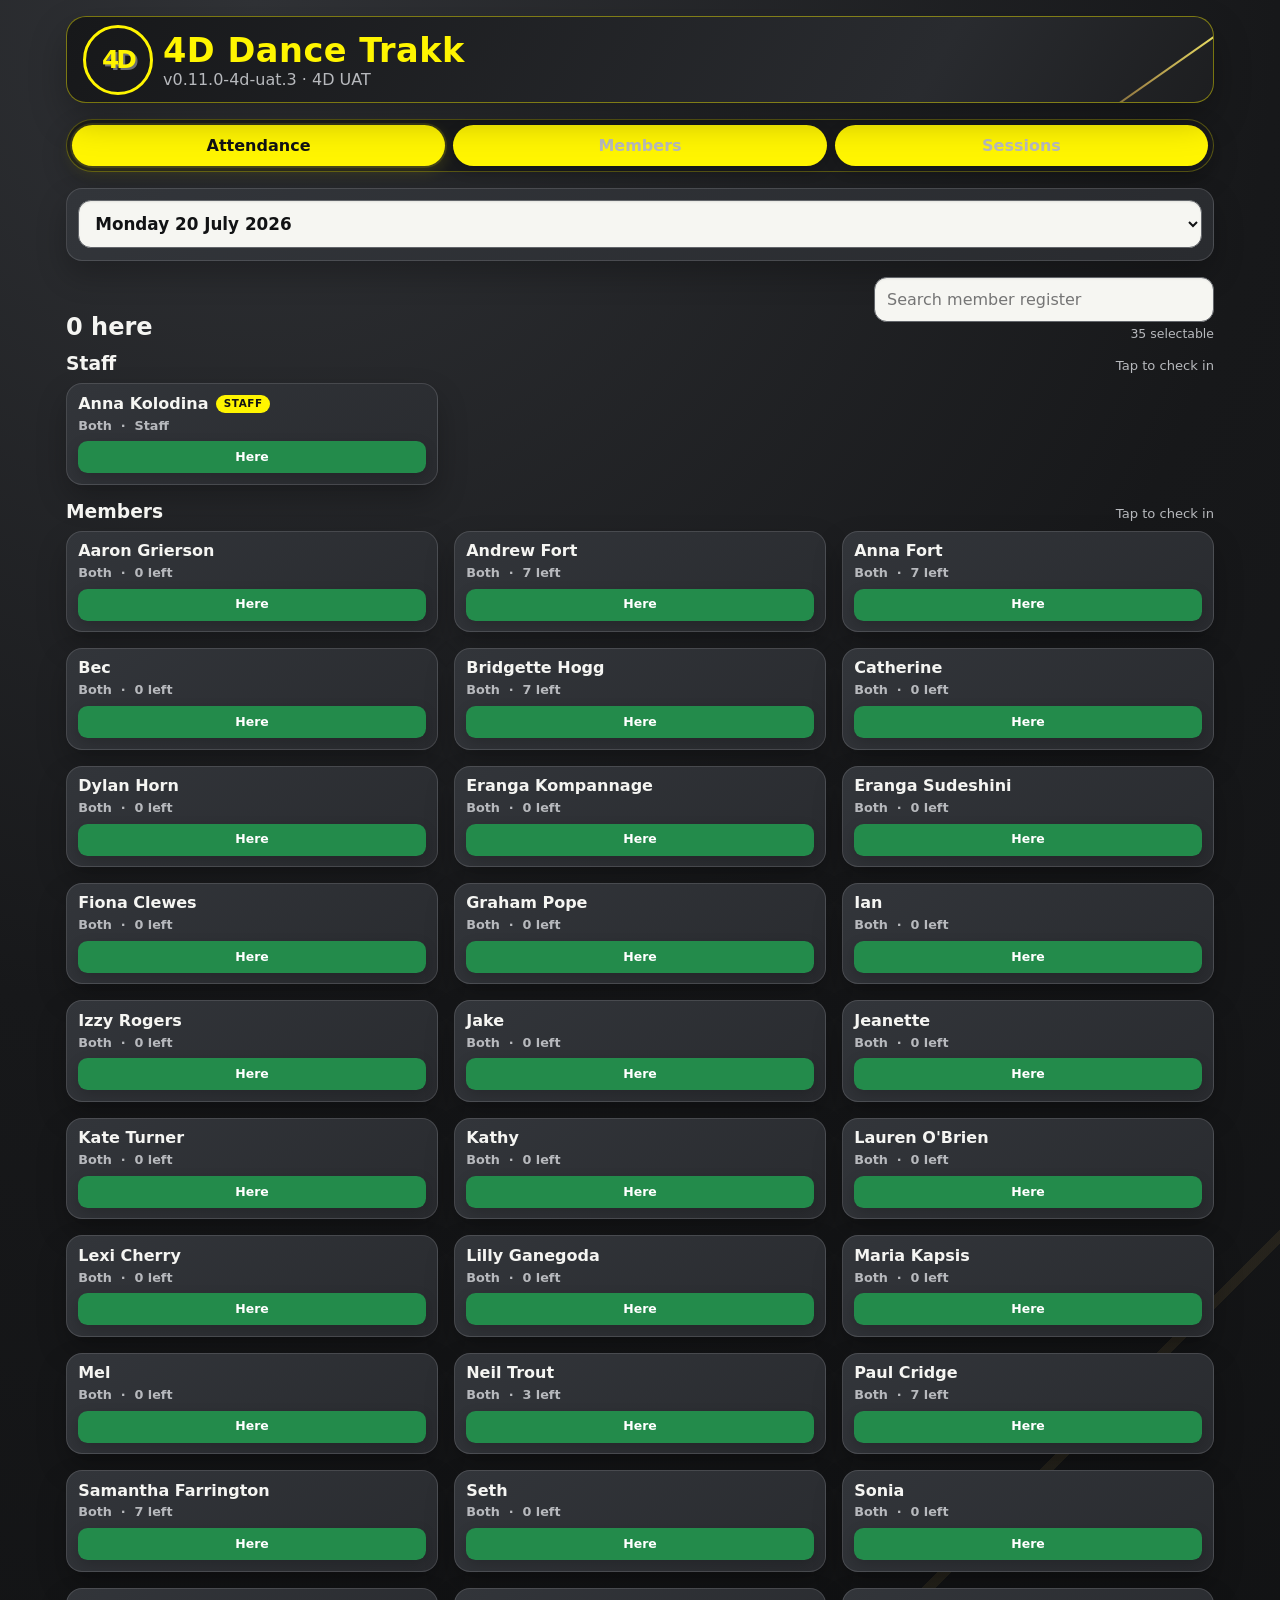
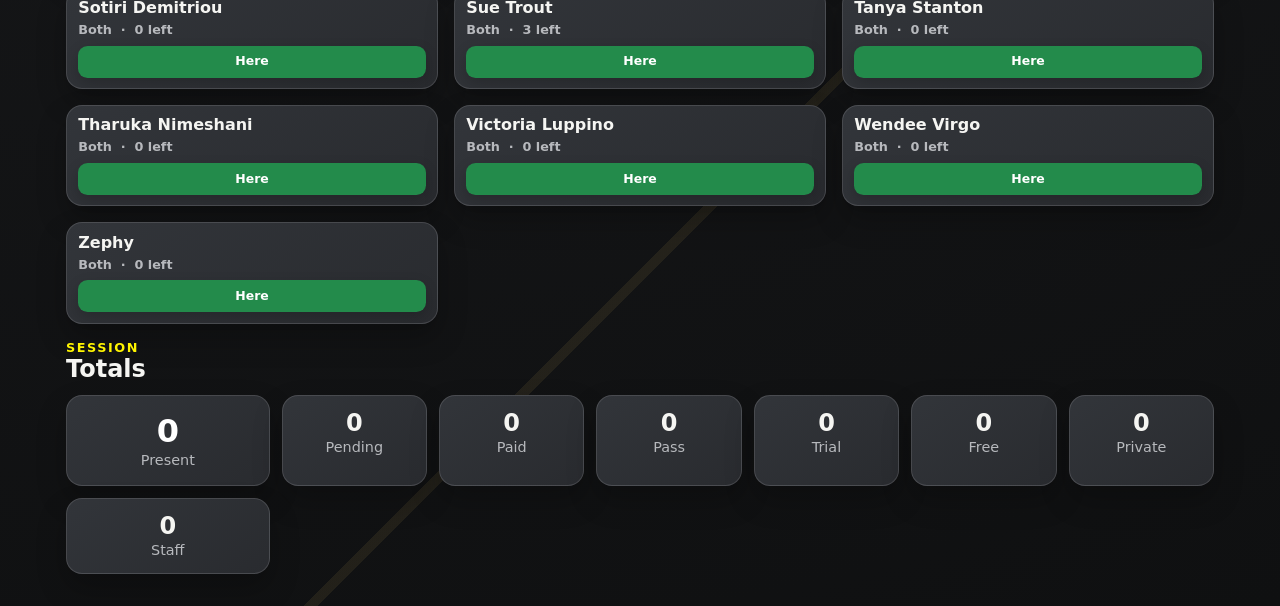
==== 4d-uat/index.html @ dc908d2e "feat: add staff attendance and 4D UAT theme" ====
<!doctype html>
<html lang="en">
  <head>
    <meta charset="UTF-8" />
    <meta name="viewport" content="width=device-width, initial-scale=1.0" />
    <meta name="theme-color" content="#17202a" />
    <meta http-equiv="Cache-Control" content="no-cache, no-store, must-revalidate" />
    <meta http-equiv="Pragma" content="no-cache" />
    <meta http-equiv="Expires" content="0" />
    <title>Trakk — 4D UAT</title>
    <link rel="stylesheet" href="../src/styles.css?v=0.11.0-4d-uat.3" />
    <link rel="stylesheet" href="../src/rc.css?v=0.11.0-4d-uat.3" />
    <link rel="stylesheet" href="../src/attendance-streamline.css?v=0.11.0-4d-uat.3" />
    <link rel="stylesheet" href="theme.css?v=0.11.0-4d-uat.3" />
  </head>
  <body class="four-d-theme">
    <main id="app"></main>
    <script src="uat-data.js?v=0.11.0-4d-uat.3"></script>
    <script src="../src/app.js?v=0.11.0-4d-uat.3"></script>
    <script src="../src/session-overrides.js?v=0.11.0-4d-uat.3"></script>
    <script src="../src/attendance-streamline.js?v=0.11.0-4d-uat.3"></script>
  </body>
</html>
---- src/styles.css ----
:root {
  color-scheme: light;
  font-family: Inter, system-ui, -apple-system, BlinkMacSystemFont, "Segoe UI", sans-serif;
  background: #f4f5f7;
  color: #17202a;
}

* {
  box-sizing: border-box;
}

body {
  margin: 0;
  min-height: 100vh;
  background: #f4f5f7;
}

button,
input,
select {
  font: inherit;
}

button {
  border: 0;
  border-radius: 999px;
  padding: 0.7rem 1rem;
  font-weight: 700;
  cursor: pointer;
  background: #17202a;
  color: #fff;
}

button:hover {
  transform: translateY(-1px);
}

input,
select {
  width: 100%;
  border: 1px solid #d5d8dc;
  border-radius: 0.8rem;
  padding: 0.75rem;
  background: #fff;
  color: #17202a;
}

#app {
  width: min(1100px, 100%);
  margin: 0 auto;
  padding: 1rem;
}

.app-header {
  display: flex;
  justify-content: space-between;
  gap: 1rem;
  align-items: center;
  margin-bottom: 1rem;
}

.tabs {
  display: flex;
  gap: 0.5rem;
  margin-bottom: 1rem;
  padding: 0.3rem;
  border-radius: 999px;
  background: #e5e8e8;
}

.tab-button {
  flex: 1;
  background: transparent;
  color: #17202a;
}

.tab-button.active-tab {
  background: #17202a;
  color: #fff;
}

.session-strip {
  display: grid;
  grid-template-columns: minmax(260px, 0.8fr) minmax(420px, 2fr);
  gap: 1rem;
  align-items: end;
}

.session-inline-details {
  display: flex;
  flex-wrap: wrap;
  gap: 0.35rem 1rem;
  align-items: center;
  min-height: 46px;
}

.session-inline-details strong {
  font-size: 1.1rem;
}

.session-inline-details span {
  color: #5d6d7e;
}

.attendee-heading {
  display: flex;
  justify-content: space-between;
  gap: 1rem;
  align-items: end;
  margin-bottom: 0.75rem;
}

.attendee-heading h2 {
  margin-bottom: 0;
}

.attendee-heading input {
  width: min(300px, 100%);
}

.attendance-search {
  width: min(340px, 100%);
}

.attendance-search input {
  width: 100%;
}

.attendance-search span {
  display: block;
  margin-top: 0.3rem;
  color: #5d6d7e;
  font-size: 0.78rem;
  text-align: right;
}

.eyebrow {
  margin: 0;
  text-transform: uppercase;
  letter-spacing: 0.12em;
  color: #5d6d7e;
  font-size: 0.8rem;
  font-weight: 700;
}

.version-label {
  margin-bottom: 0;
  color: #5d6d7e;
}

h1,
h2,
h3,
p {
  margin-top: 0;
}

h1 {
  margin-bottom: 0.25rem;
}

.summary-card,
.session-card,
.walk-in-card,
.newcomer-card,
.member-tools-card,
.pricing-card,
.schedule-card,
.backup-tools-card,
.billing-card,
.term-card,
.member-card {
  background: #fff;
  border-radius: 1rem;
  box-shadow: 0 12px 28px rgba(23, 32, 42, 0.08);
}

.summary-grid {
  display: grid;
  grid-template-columns: 1.4fr repeat(6, 1fr);
  gap: 0.75rem;
  margin-bottom: 1rem;
}

.summary-card {
  min-width: 96px;
  padding: 1rem;
  text-align: center;
}

.hero-summary {
  background: #17202a;
  color: #fff;
}

.compact-summary {
  padding: 0.85rem;
}

.summary-number {
  display: block;
  font-size: 2rem;
  font-weight: 800;
}

.compact-summary .summary-number {
  font-size: 1.5rem;
}

.summary-label {
  color: #5d6d7e;
  font-size: 0.9rem;
}

.hero-summary .summary-label {
  color: #d5d8dc;
}

.session-card,
.walk-in-card,
.newcomer-card,
.member-tools-card,
.pricing-card,
.schedule-card,
.backup-tools-card,
.billing-card,
.term-card {
  padding: 1rem;
  margin-bottom: 1rem;
}

.here-button {
  background: #1e8449;
  color: #fff;
}

.here-button:hover {
  background: #196f3d;
}

.here-button.is-here,
.here-button:disabled {
  opacity: 1;
  background: #27ae60;
  cursor: default;
}

.billing-list {
  display: grid;
  gap: 0.75rem;
}

.billing-row {
  display: grid;
  grid-template-columns: minmax(180px, 0.7fr) 2fr;
  gap: 1rem;
  align-items: center;
  padding: 0.85rem;
  border: 1px solid #e5e8e8;
  border-radius: 0.8rem;
}

.billing-row span {
  display: block;
  margin-top: 0.2rem;
  color: #5d6d7e;
}

.charge-actions {
  display: flex;
  flex-wrap: wrap;
  gap: 0.4rem;
}

.charge-button {
  padding: 0.5rem 0.7rem;
  background: #e5e8e8;
  color: #17202a;
  font-size: 0.85rem;
}

.charge-button.selected-charge {
  background: #17202a;
  color: #fff;
}

.term-table-wrap {
  overflow-x: auto;
}

.term-table {
  width: 100%;
  border-collapse: collapse;
}

.term-table th,
.term-table td {
  padding: 0.75rem;
  border-bottom: 1px solid #e5e8e8;
  text-align: left;
  vertical-align: top;
}

.section-heading {
  display: flex;
  align-items: center;
  justify-content: space-between;
  gap: 1rem;
}

.section-heading h2,
.template-summary {
  margin-bottom: 0.5rem;
}

.session-form {
  display: grid;
  grid-template-columns: repeat(4, minmax(130px, 1fr));
  gap: 0.75rem;
  margin-top: 1rem;
}

.session-admin-controls {
  display: grid;
  grid-template-columns: minmax(180px, 0.45fr) minmax(260px, 1fr);
  gap: 0.75rem;
  margin-top: 1rem;
}

.session-admin-controls label span {
  display: block;
  margin-bottom: 0.3rem;
  color: #5d6d7e;
  font-size: 0.8rem;
  font-weight: 700;
}

.session-form label span {
  display: block;
  margin-bottom: 0.3rem;
  color: #5d6d7e;
  font-size: 0.8rem;
  font-weight: 700;
}

.session-form .wide-field {
  grid-column: span 3;
}

.form-actions {
  display: flex;
  align-items: end;
  gap: 0.5rem;
}

.club-selector-spacer {
  height: 0.8rem;
}

.pricing-grid {
  display: grid;
  grid-template-columns: repeat(auto-fit, minmax(190px, 1fr));
  gap: 0.65rem;
}

.pricing-grid article {
  padding: 0.85rem;
  border: 1px solid #e5e8e8;
  border-radius: 0.8rem;
}

.pricing-grid span {
  display: block;
  margin-top: 0.25rem;
  color: #5d6d7e;
}

.data-actions,
.add-member-form {
  display: flex;
  flex-wrap: wrap;
  gap: 0.65rem;
}

.regulars-card h2,
.newcomer-card h2,
.statistics-section h2 {
  margin-bottom: 0.75rem;
}

.member-status {
  margin-bottom: 0;
  color: #7b8794;
  font-size: 0.85rem;
  text-transform: capitalize;
}

.billing-info {
  margin-bottom: 0.25rem;
  color: #34495e;
  font-weight: 650;
}

.newcomer-rows {
  display: grid;
  gap: 0.65rem;
}

.walk-in-form .row-number {
  display: grid;
  width: 2rem;
  height: 2rem;
  place-items: center;
  border-radius: 50%;
  background: #e5e8e8;
  font-weight: 800;
}

.statistics-section {
  margin-top: 1rem;
}

.button-label {
  border-radius: 999px;
  padding: 0.7rem 1rem;
  font-weight: 700;
  cursor: pointer;
  background: #e5e8e8;
}

.visually-hidden {
  position: absolute;
  width: 1px;
  height: 1px;
  overflow: hidden;
  clip: rect(0 0 0 0);
}

.member-tools-card > div {
  margin-bottom: 0.85rem;
}

.add-member-form > * {
  flex: 1 1 150px;
}

.empty-state {
  padding: 2rem;
  text-align: center;
}

.session-details {
  margin-top: 1rem;
}

.session-card p:last-child,
.member-info p:last-child {
  margin-bottom: 0;
}

.field-label {
  display: block;
  margin-bottom: 0.35rem;
  color: #5d6d7e;
  font-size: 0.82rem;
  font-weight: 800;
  text-transform: uppercase;
  letter-spacing: 0.08em;
}

.walk-in-form {
  display: grid;
  grid-template-columns: minmax(180px, 1fr) minmax(210px, 0.7fr) auto;
  gap: 0.75rem;
  align-items: end;
}

.member-list {
  display: grid;
  grid-template-columns: repeat(3, minmax(0, 1fr));
  gap: 1rem;
  margin-bottom: 1rem;
}

.member-card {
  display: flex;
  flex-direction: column;
  gap: 1rem;
  align-items: stretch;
  padding: 1rem;
  border: 2px solid transparent;
  cursor: pointer;
  transition: border-color 120ms ease, box-shadow 120ms ease, transform 120ms ease;
}

.member-card:hover,
.member-card:focus-visible {
  border-color: #27ae60;
  box-shadow: 0 14px 32px rgba(30, 132, 73, 0.18);
  outline: none;
  transform: translateY(-1px);
}

.member-card.is-present {
  border-color: #17202a;
}

.record-status {
  font-weight: 700;
}

.contact-button {
  margin-top: 0.65rem;
  padding: 0.4rem 0.65rem;
  background: #e5e8e8;
  color: #17202a;
  font-size: 0.78rem;
}

.contact-popover {
  display: none;
  gap: 0.2rem;
  margin-top: 0.5rem;
  padding: 0.7rem;
  border-radius: 0.75rem;
  background: #17202a;
  color: #fff;
  font-size: 0.82rem;
}

.contact-button:hover + .contact-popover,
.contact-button:focus + .contact-popover,
.contact-popover.is-open {
  display: grid;
}

.contact-popover strong:not(:first-child) {
  margin-top: 0.45rem;
}

.contact-popover span {
  color: #d5d8dc;
}

.member-card .here-button {
  pointer-events: none;
}

.actions {
  display: flex;
  flex-wrap: wrap;
  justify-content: flex-start;
  gap: 0.5rem;
  max-width: 520px;
}

.actions button {
  flex: 1 1 calc(33.333% - 0.5rem);
  padding: 0.5rem 0.65rem;
  font-size: 0.85rem;
}

.new-badge {
  display: inline-block;
  margin-left: 0.5rem;
  padding: 0.2rem 0.45rem;
  border-radius: 999px;
  background: #d5f5e3;
  color: #196f3d;
  font-size: 0.65rem;
  letter-spacing: 0.06em;
  text-transform: uppercase;
  vertical-align: middle;
}

.selected-action {
  outline: 3px solid #abb2b9;
}

.secondary-button {
  background: #e5e8e8;
  color: #17202a;
}

.danger-button {
  margin-top: 1rem;
}

@media (max-width: 920px) {
  .session-admin-controls {
    grid-template-columns: 1fr;
  }
  .summary-grid {
    grid-template-columns: repeat(2, 1fr);
  }

  .hero-summary {
    grid-column: span 2;
  }

  .walk-in-form {
    grid-template-columns: 1fr;
  }

  .session-form {
    grid-template-columns: repeat(2, 1fr);
  }

  .session-form .wide-field {
    grid-column: span 2;
  }

  .app-header {
    align-items: flex-start;
    flex-direction: column;
  }

  .member-card {
    grid-template-columns: 1fr;
  }

  .member-list {
    grid-template-columns: repeat(2, minmax(0, 1fr));
  }

  .session-strip {
    grid-template-columns: 1fr;
    align-items: stretch;
  }

  .billing-row {
    grid-template-columns: 1fr;
  }

  .actions {
    justify-content: stretch;
    max-width: none;
  }

  .actions button {
    flex: 1 1 calc(50% - 0.5rem);
  }
}

@media (max-width: 520px) {
  #app {
    padding: 0.75rem;
  }

  .summary-grid {
    grid-template-columns: 1fr;
  }

  .hero-summary {
    grid-column: auto;
  }

  .actions button {
    flex-basis: 100%;
  }

  .member-list {
    grid-template-columns: 1fr;
  }

  .attendee-heading {
    align-items: stretch;
    flex-direction: column;
  }

  .attendee-heading input {
    width: 100%;
  }

  .attendance-search {
    position: sticky;
    top: 0.5rem;
    z-index: 5;
    width: 100%;
    padding: 0.45rem;
    border-radius: 0.9rem;
    background: #f4f5f7;
  }

  .section-heading,
  .form-actions {
    align-items: stretch;
    flex-direction: column;
  }

  .session-form {
    grid-template-columns: 1fr;
  }

  .session-form .wide-field {
    grid-column: auto;
  }
}
---- src/rc.css ----
.member-directory-card,
.fatal-error {
  margin-bottom: 1rem;
  padding: 1rem;
  border-radius: 1rem;
  background: #fff;
  box-shadow: 0 12px 28px rgba(23, 32, 42, 0.08);
}
.member-directory-controls {
  display: grid;
  grid-template-columns: minmax(240px, 1fr) minmax(170px, 0.35fr);
  gap: .75rem;
  margin: 1rem 0;
}
.member-admin-list { display: grid; gap: .65rem; }
.member-admin-row {
  display: grid;
  grid-template-columns: 1fr auto;
  gap: .75rem;
  align-items: center;
  padding: .7rem;
  border: 1px solid #e5e8e8;
  border-radius: .9rem;
}
.member-admin-row.is-inactive { opacity: .68; background: #f7f7f7; }
.member-row-main {
  display: grid;
  grid-template-columns: minmax(160px, 1.2fr) 1fr .7fr 1fr .45fr;
  gap: .65rem;
  align-items: center;
  width: 100%;
  padding: .5rem;
  border-radius: .65rem;
  background: transparent;
  color: #17202a;
  text-align: left;
}
.member-row-main:hover { background: #f4f5f7; transform: none; }
.member-row-main span { font-size: .86rem; color: #5d6d7e; }
.member-row-main .member-row-name { font-size: 1rem; color: #17202a; font-weight: 800; }
.member-row-actions { display: flex; gap: .45rem; align-items: center; }
.member-editor-card { scroll-margin-top: 1rem; }
.attendance-member-group { margin-bottom: 1rem; }
.attendance-group-heading { display: flex; justify-content: space-between; align-items: baseline; gap: 1rem; margin-bottom: .55rem; }
.attendance-group-heading h3 { margin: 0; }
.attendance-group-heading span { color: #5d6d7e; font-size: .82rem; }
.rc-alert { margin-bottom: 1rem; padding: .85rem 1rem; border-radius: .8rem; background: #fff3cd; color: #6d5200; font-weight: 700; }
.attendance-disabled { opacity: .55; pointer-events: none; }
.danger-button { background: #a93226; }
.fatal-error { margin-top: 2rem; }
.fatal-error button { margin-right: .5rem; }
@media (max-width: 800px) {
  .member-directory-controls { grid-template-columns: 1fr; }
  .member-admin-row { grid-template-columns: 1fr; }
  .member-row-main { grid-template-columns: 1fr 1fr; }
  .member-row-actions { justify-content: space-between; }
}
@media (max-width: 560px) {
  .member-row-main { grid-template-columns: 1fr; }
  .member-row-actions { align-items: stretch; flex-direction: column; }
  .member-row-actions .contact-control,
  .member-row-actions button { width: 100%; }
  .attendance-group-heading { align-items: flex-start; flex-direction: column; gap: .15rem; }
}
---- src/attendance-streamline.css ----
.streamlined-session-strip {
  display: block;
  padding: .7rem;
}

.streamlined-session-strip .session-picker {
  width: 100%;
}

.streamlined-session-strip select {
  width: 100%;
  font-size: 1.05rem;
  font-weight: 800;
}

.streamlined-attendee-heading {
  align-items: end;
}

.streamlined-attendee-heading h2 {
  margin: 0;
}

.compact-member-card {
  min-height: 0;
  padding: .65rem .7rem;
  gap: .55rem;
  grid-template-columns: minmax(0, 1fr) auto;
}

.compact-member-card .member-info {
  min-width: 0;
}

.compact-member-card h3 {
  margin: 0;
  font-size: 1rem;
  line-height: 1.15;
}

.member-quick-info {
  display: flex;
  gap: .55rem;
  margin: .28rem 0 0;
  color: #5d6d7e;
  font-size: .8rem;
  font-weight: 700;
}

.member-quick-info span + span::before {
  content: '·';
  margin-right: .55rem;
}

.compact-here-button {
  min-width: 3.15rem;
  min-height: 2rem;
  padding: .35rem .55rem;
  border-radius: .6rem;
  font-size: .78rem;
  line-height: 1;
}

.compact-here-button.is-here {
  min-width: 2rem;
  font-size: 1rem;
}

.attendance-register-group[hidden],
.attendance-member-group[hidden],
.compact-member-card[hidden] {
  display: none !important;
}

@media (max-width: 600px) {
  .streamlined-attendee-heading {
    align-items: stretch;
  }

  .compact-member-card {
    padding: .58rem .62rem;
  }

  .compact-member-card h3 {
    font-size: .94rem;
  }

  .member-quick-info {
    font-size: .75rem;
  }
}
---- 4d-uat/theme.css ----
.four-d-theme {
  --four-d-yellow: #fff500;
  --four-d-yellow-soft: #fff86b;
  --four-d-charcoal: #202124;
  --four-d-panel: #292b2f;
  --four-d-panel-raised: #32353a;
  --four-d-silver: #b7b9bd;
  --four-d-gold: #a68b48;
  --four-d-ink: #111214;
  --four-d-text: #f5f5f2;
  color: var(--four-d-text);
  background:
    linear-gradient(135deg, transparent 0 72%, rgba(166, 139, 72, .12) 72% 72.4%, transparent 72.4%),
    radial-gradient(circle at 20% 0%, #303236 0, #17181a 42%, #0f1011 100%);
  font-family: "Trebuchet MS", Inter, system-ui, sans-serif;
}

.four-d-theme #app {
  width: min(1180px, 100%);
}

.four-d-theme .app-header {
  position: relative;
  min-height: 5rem;
  padding: .85rem 1rem .85rem 6rem;
  overflow: hidden;
  border: 1px solid rgba(255, 245, 0, .42);
  border-radius: 1.25rem;
  background: linear-gradient(120deg, #17181a 0%, #292b2f 75%, #1d1e20 100%);
  box-shadow: 0 16px 36px rgba(0, 0, 0, .28);
}

.four-d-theme .app-header::before {
  content: "4D";
  position: absolute;
  left: 1rem;
  top: 50%;
  display: grid;
  width: 4rem;
  height: 4rem;
  place-items: center;
  transform: translateY(-50%);
  border: 3px solid var(--four-d-yellow);
  border-radius: 50%;
  color: var(--four-d-yellow);
  font-size: 1.55rem;
  font-weight: 900;
  letter-spacing: -.12em;
  text-shadow: 2px 2px 0 #6d6f73;
}

.four-d-theme .app-header::after {
  content: "";
  position: absolute;
  right: -3rem;
  bottom: .8rem;
  width: 15rem;
  height: 2px;
  transform: rotate(-35deg);
  background: linear-gradient(90deg, transparent, var(--four-d-gold), var(--four-d-yellow-soft));
}

.four-d-theme h1,
.four-d-theme h2,
.four-d-theme h3,
.four-d-theme strong {
  color: var(--four-d-text);
}

.four-d-theme .app-header h1 {
  margin: 0;
  color: var(--four-d-yellow);
  font-size: clamp(1.45rem, 4vw, 2.1rem);
  letter-spacing: .015em;
}

.four-d-theme .version-label,
.four-d-theme .eyebrow,
.four-d-theme .attendance-search span,
.four-d-theme .attendance-group-heading span,
.four-d-theme .member-quick-info,
.four-d-theme .summary-label,
.four-d-theme .template-summary,
.four-d-theme .session-form label span,
.four-d-theme .session-admin-controls label span,
.four-d-theme .member-row-main span {
  color: var(--four-d-silver);
}

.four-d-theme .eyebrow {
  color: var(--four-d-yellow);
}

.four-d-theme .tabs {
  border: 1px solid rgba(255, 245, 0, .28);
  background: #191a1c;
  box-shadow: 0 10px 26px rgba(0, 0, 0, .22);
}

.four-d-theme .tab-button {
  color: var(--four-d-silver);
}

.four-d-theme .tab-button.active-tab {
  background: var(--four-d-yellow);
  color: var(--four-d-ink);
  box-shadow: 0 0 0 2px rgba(255, 245, 0, .12), 0 5px 16px rgba(255, 245, 0, .14);
}

.four-d-theme .summary-card,
.four-d-theme .session-card,
.four-d-theme .member-tools-card,
.four-d-theme .schedule-card,
.four-d-theme .backup-tools-card,
.four-d-theme .billing-card,
.four-d-theme .term-card,
.four-d-theme .member-card,
.four-d-theme .member-directory-card,
.four-d-theme .fatal-error {
  border: 1px solid rgba(183, 185, 189, .2);
  background: linear-gradient(145deg, var(--four-d-panel-raised), var(--four-d-panel));
  box-shadow: 0 14px 30px rgba(0, 0, 0, .24);
}

.four-d-theme .member-card:hover,
.four-d-theme .member-admin-row:hover {
  border-color: rgba(255, 245, 0, .62);
}

.four-d-theme .member-card.is-present {
  border-color: #37c871;
  background: linear-gradient(145deg, #21442f, #183424);
}

.four-d-theme input,
.four-d-theme select {
  border: 1px solid #62656a;
  background: #f6f6f2;
  color: var(--four-d-ink);
  box-shadow: inset 0 1px 2px rgba(0, 0, 0, .08);
}

.four-d-theme input:focus,
.four-d-theme select:focus {
  outline: 3px solid rgba(255, 245, 0, .28);
  border-color: var(--four-d-yellow);
}

.four-d-theme button,
.four-d-theme .button-label {
  background: var(--four-d-yellow);
  color: var(--four-d-ink);
  box-shadow: 0 5px 14px rgba(0, 0, 0, .18);
}

.four-d-theme button:hover,
.four-d-theme .button-label:hover {
  background: var(--four-d-yellow-soft);
}

.four-d-theme .secondary-button,
.four-d-theme .contact-button {
  border: 1px solid rgba(255, 245, 0, .55);
  background: #35383d;
  color: var(--four-d-text);
}

.four-d-theme .secondary-button:hover,
.four-d-theme .contact-button:hover {
  background: #44474d;
}

.four-d-theme .danger-button {
  border: 1px solid #e46d63;
  background: #8f2f29;
  color: #fff;
}

.four-d-theme .here-button {
  background: #238b4b;
  color: #fff;
}

.four-d-theme .here-button:hover,
.four-d-theme .here-button.is-here {
  background: #2eac60;
}

.four-d-theme .member-admin-row,
.four-d-theme .billing-row {
  border-color: rgba(183, 185, 189, .22);
  background: rgba(17, 18, 20, .25);
}

.four-d-theme .member-admin-row.is-inactive {
  background: rgba(17, 18, 20, .5);
}

.four-d-theme .member-row-main,
.four-d-theme .member-row-main .member-row-name {
  color: var(--four-d-text);
}

.four-d-theme .member-row-main:hover {
  background: rgba(255, 245, 0, .07);
}

.four-d-theme .session-form {
  padding-top: 1rem;
  border-top: 1px solid rgba(255, 245, 0, .2);
}

.four-d-theme .session-form-actions {
  grid-column: 1 / -1;
  display: grid;
  gap: .7rem;
  padding-top: .25rem;
}

.four-d-theme .session-save-actions,
.four-d-theme .session-management-actions {
  display: flex;
  flex-wrap: wrap;
  gap: .55rem;
}

.four-d-theme .session-save-actions {
  padding: .75rem;
  border: 1px solid rgba(255, 245, 0, .38);
  border-radius: .9rem;
  background: rgba(255, 245, 0, .06);
}

.four-d-theme .save-session-button {
  min-width: 10rem;
}

.four-d-theme .session-management-actions {
  justify-content: flex-end;
}

.four-d-theme .new-badge {
  background: var(--four-d-yellow);
  color: var(--four-d-ink);
}

@media (max-width: 600px) {
  .four-d-theme .app-header {
    min-height: 4.5rem;
    padding-left: 5.1rem;
  }

  .four-d-theme .app-header::before {
    width: 3.35rem;
    height: 3.35rem;
    font-size: 1.3rem;
  }

  .four-d-theme .session-save-actions,
  .four-d-theme .session-management-actions {
    flex-direction: column;
  }

  .four-d-theme .session-save-actions button,
  .four-d-theme .session-management-actions button {
    width: 100%;
  }
}
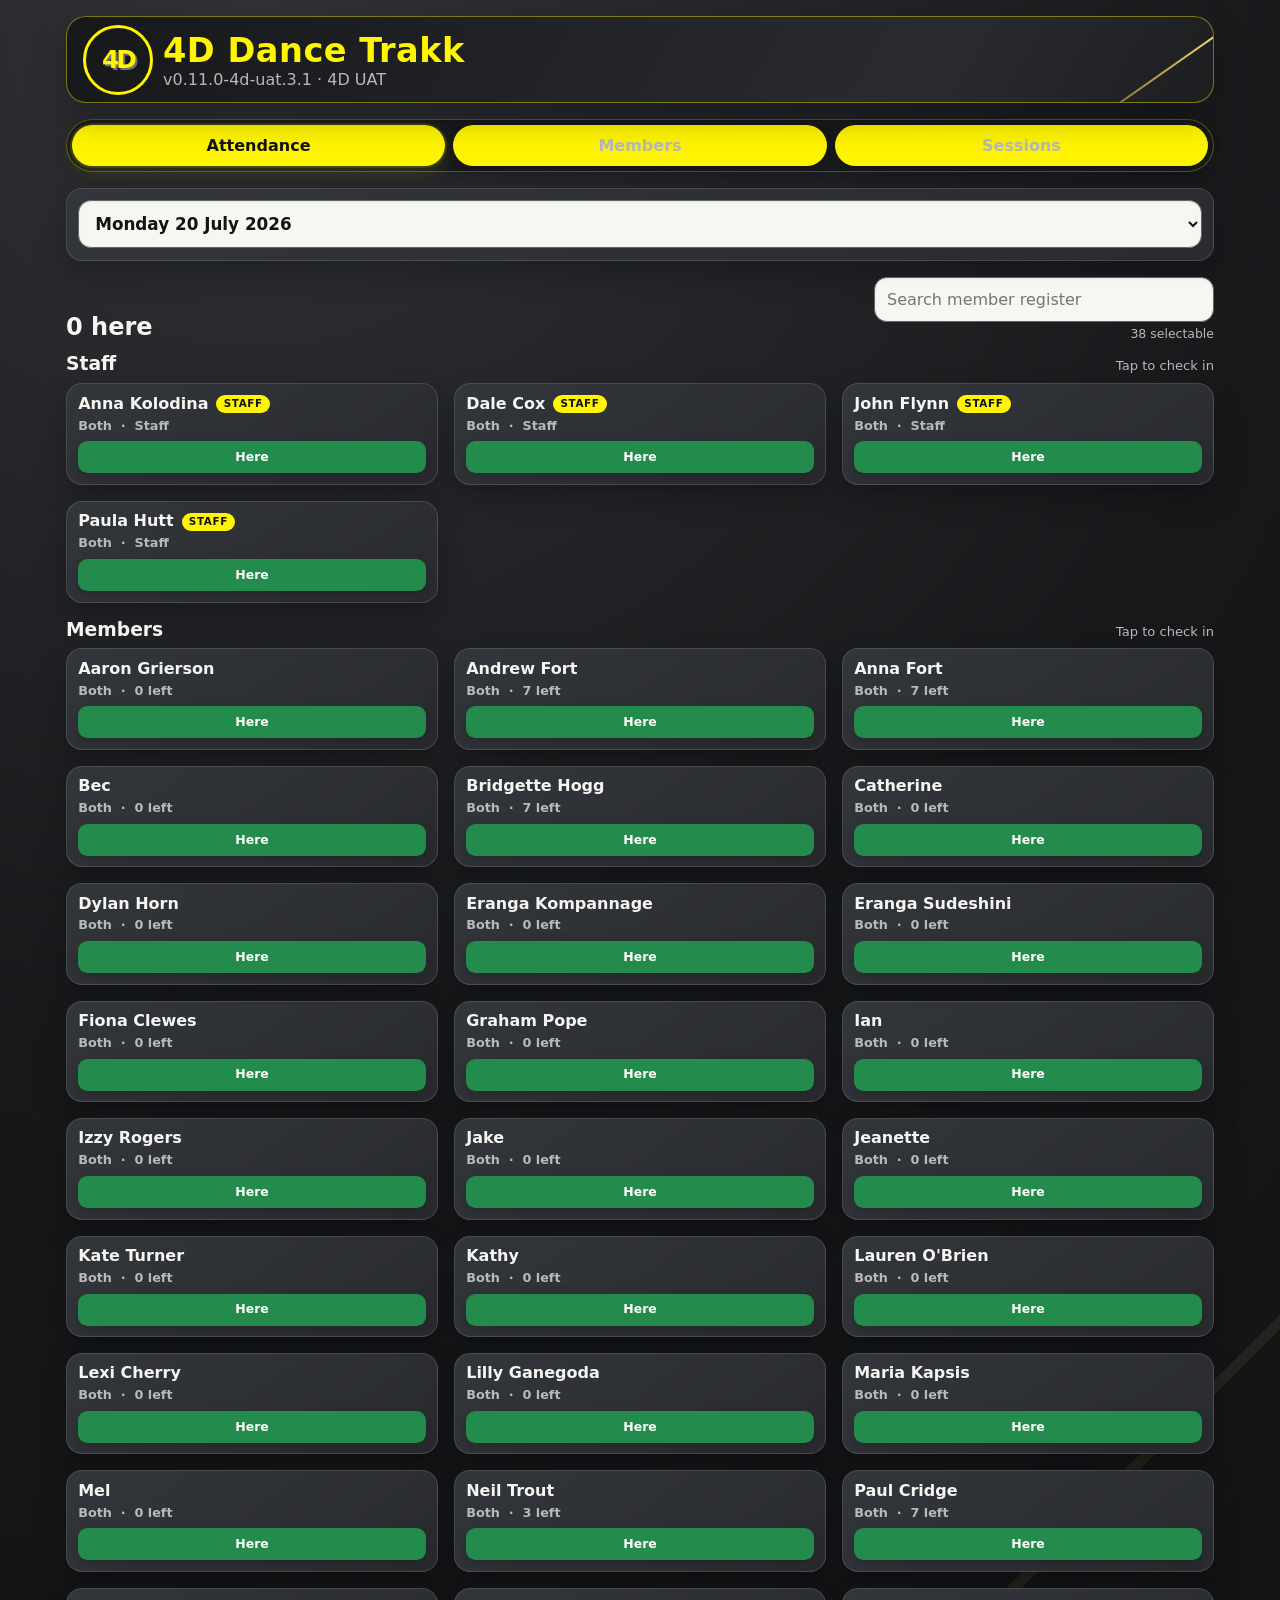
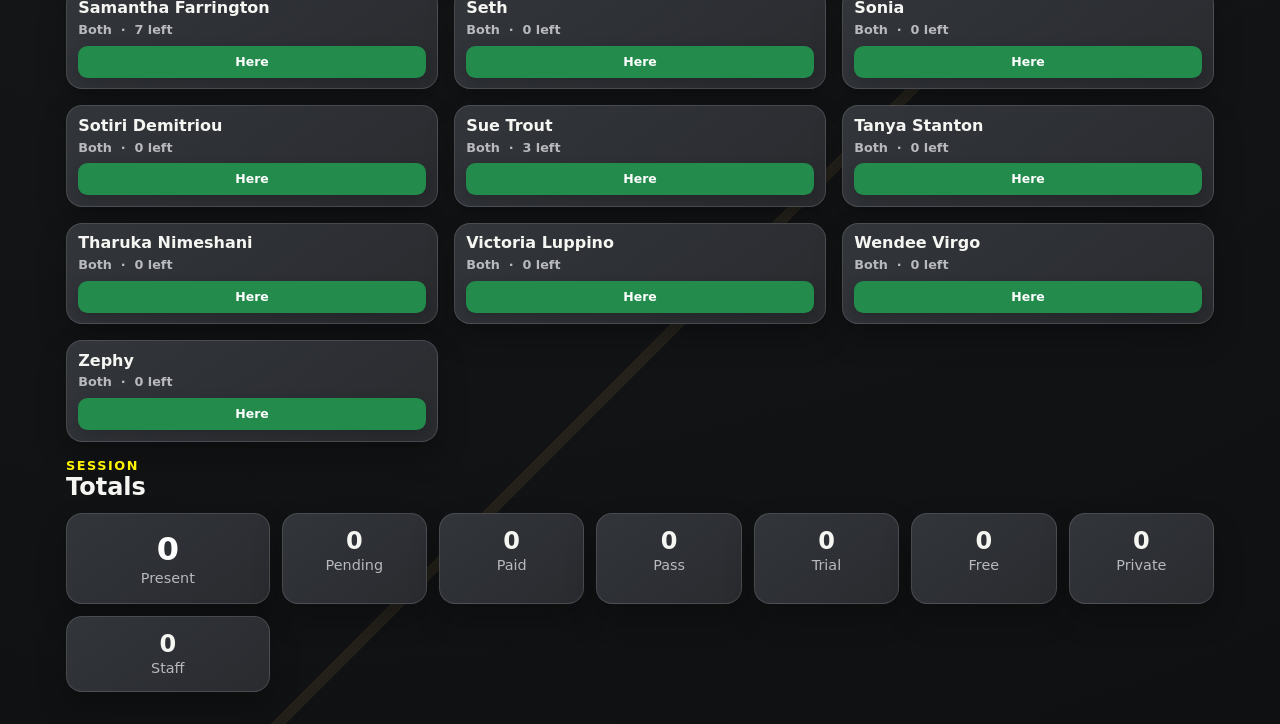
==== commit 215e4e22: "chore: refresh 4D UAT staff data cache" ====
--- a/4d-uat/index.html
+++ b/4d-uat/index.html
@@ -15,7 +15,7 @@
   </head>
   <body class="four-d-theme">
     <main id="app"></main>
-    <script src="uat-data.js?v=0.11.0-4d-uat.3"></script>
+    <script src="uat-data.js?v=0.11.0-4d-uat.3.1"></script>
     <script src="../src/app.js?v=0.11.0-4d-uat.3"></script>
     <script src="../src/session-overrides.js?v=0.11.0-4d-uat.3"></script>
     <script src="../src/attendance-streamline.js?v=0.11.0-4d-uat.3"></script>
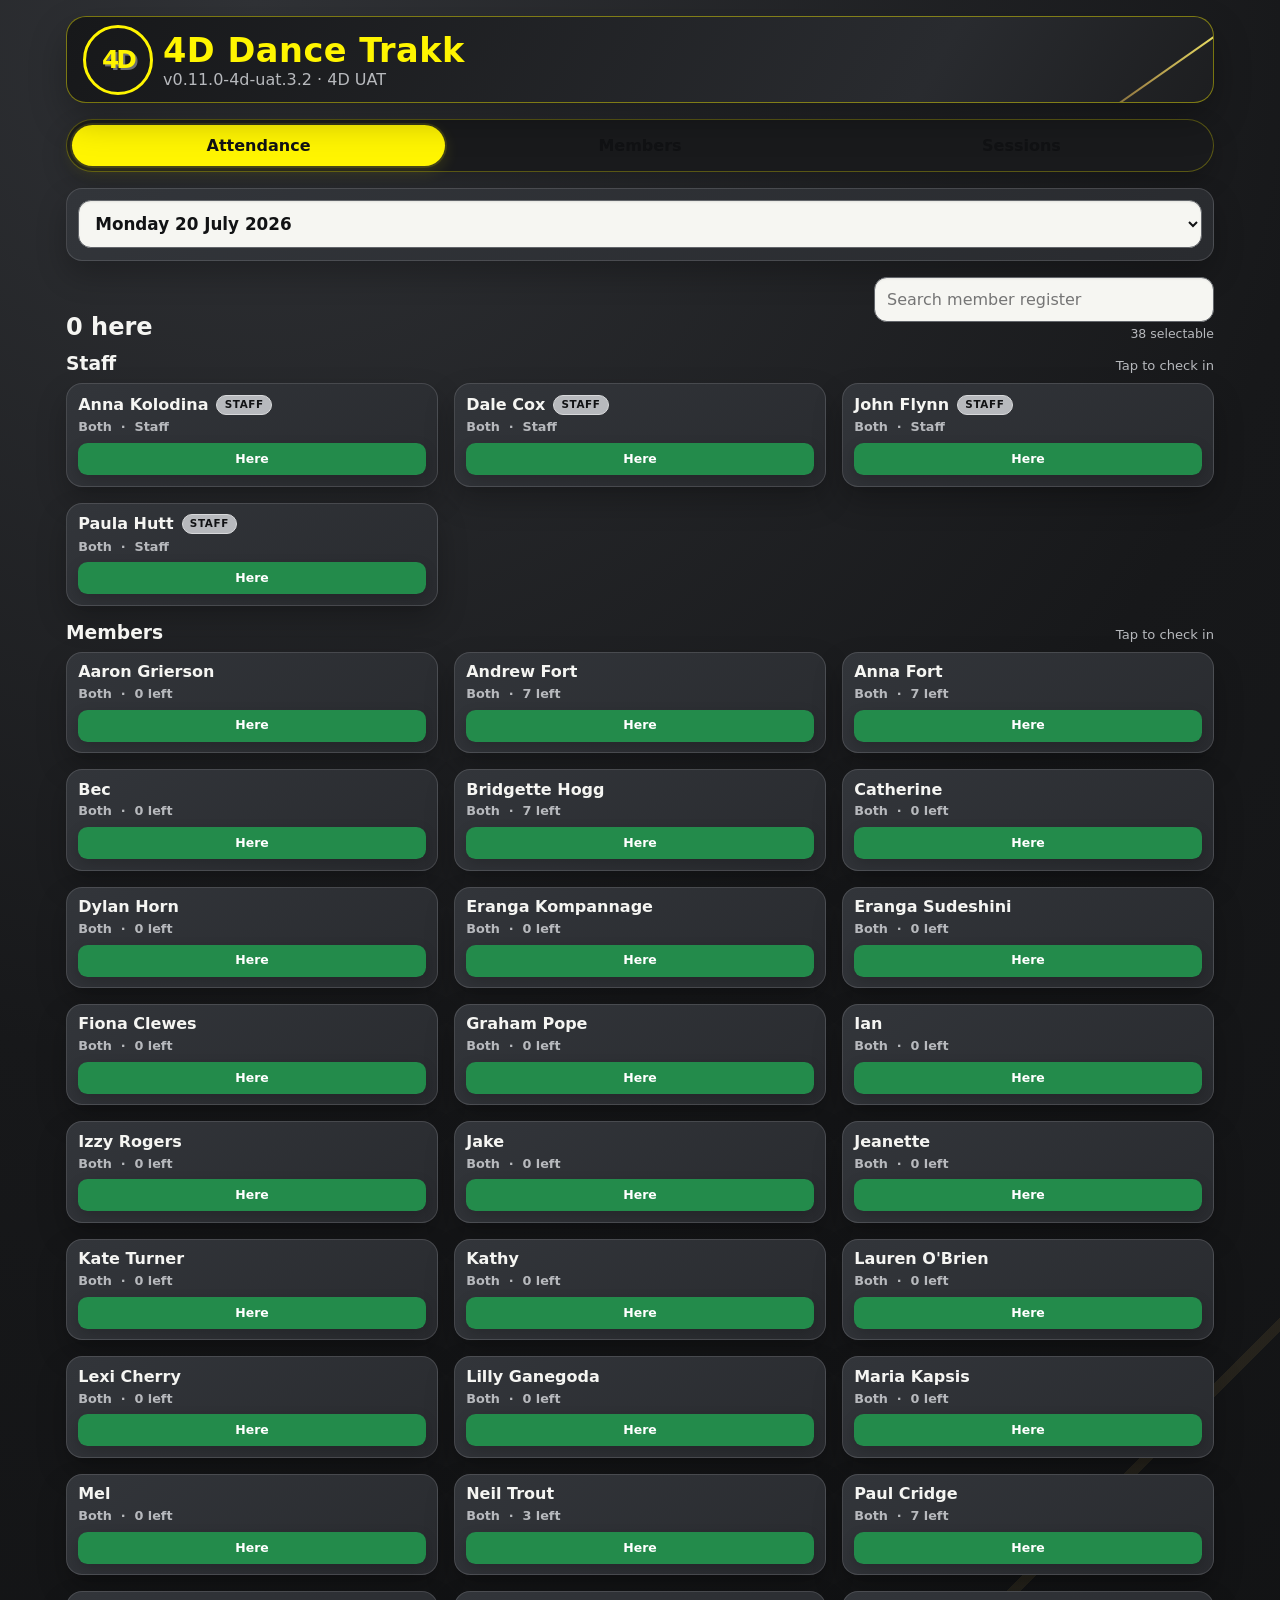
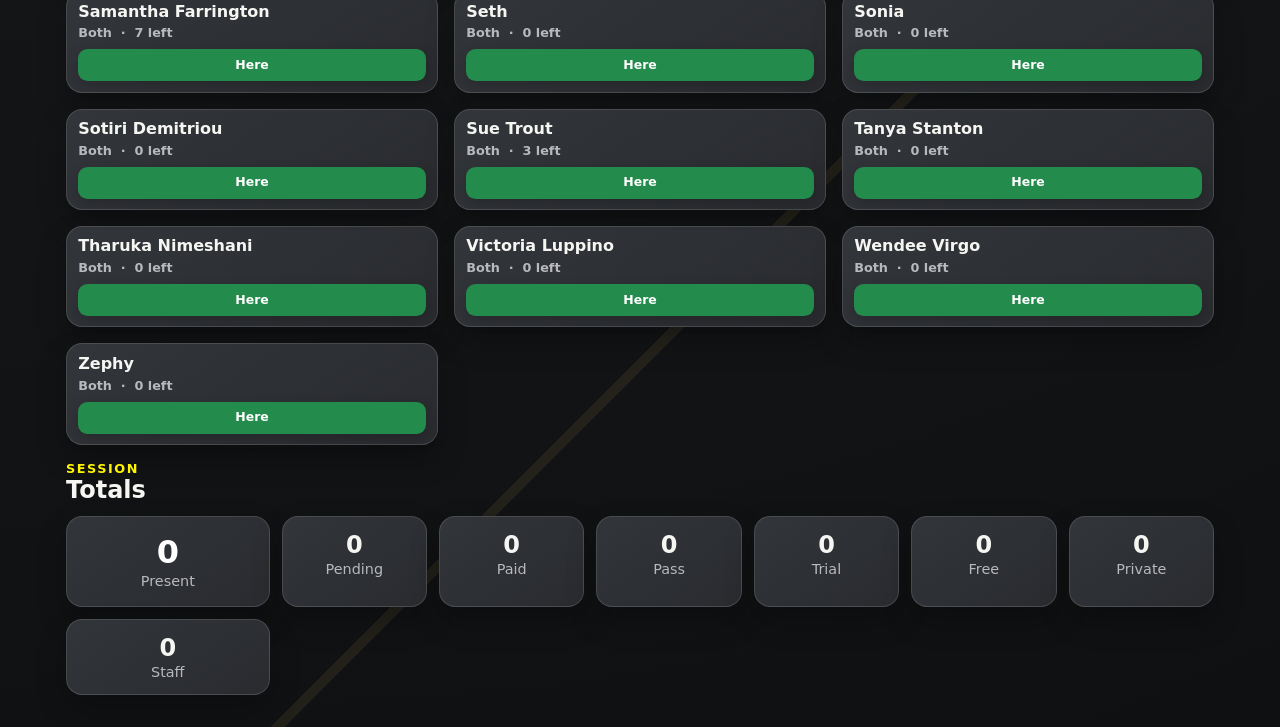
==== commit 5f31407f: "style: standardise 4D UAT button colours" ====
--- a/4d-uat/index.html
+++ b/4d-uat/index.html
@@ -8,16 +8,16 @@
     <meta http-equiv="Pragma" content="no-cache" />
     <meta http-equiv="Expires" content="0" />
     <title>Trakk — 4D UAT</title>
-    <link rel="stylesheet" href="../src/styles.css?v=0.11.0-4d-uat.3" />
-    <link rel="stylesheet" href="../src/rc.css?v=0.11.0-4d-uat.3" />
-    <link rel="stylesheet" href="../src/attendance-streamline.css?v=0.11.0-4d-uat.3" />
-    <link rel="stylesheet" href="theme.css?v=0.11.0-4d-uat.3" />
+    <link rel="stylesheet" href="../src/styles.css?v=0.11.0-4d-uat.3.2" />
+    <link rel="stylesheet" href="../src/rc.css?v=0.11.0-4d-uat.3.2" />
+    <link rel="stylesheet" href="../src/attendance-streamline.css?v=0.11.0-4d-uat.3.2" />
+    <link rel="stylesheet" href="theme.css?v=0.11.0-4d-uat.3.2" />
   </head>
   <body class="four-d-theme">
     <main id="app"></main>
-    <script src="uat-data.js?v=0.11.0-4d-uat.3.1"></script>
-    <script src="../src/app.js?v=0.11.0-4d-uat.3"></script>
-    <script src="../src/session-overrides.js?v=0.11.0-4d-uat.3"></script>
-    <script src="../src/attendance-streamline.js?v=0.11.0-4d-uat.3"></script>
+    <script src="uat-data.js?v=0.11.0-4d-uat.3.2"></script>
+    <script src="../src/app.js?v=0.11.0-4d-uat.3.2"></script>
+    <script src="../src/session-overrides.js?v=0.11.0-4d-uat.3.2"></script>
+    <script src="../src/attendance-streamline.js?v=0.11.0-4d-uat.3.2"></script>
   </body>
 </html>
--- a/4d-uat/theme.css
+++ b/4d-uat/theme.css
@@ -98,12 +98,14 @@
 }
 
 .four-d-theme .tab-button {
+  background: transparent;
   color: var(--four-d-silver);
+  box-shadow: none;
 }
 
 .four-d-theme .tab-button.active-tab {
   background: var(--four-d-yellow);
-  color: var(--four-d-ink);
+  color: var(--four-d-ink) !important;
   box-shadow: 0 0 0 2px rgba(255, 245, 0, .12), 0 5px 16px rgba(255, 245, 0, .14);
 }
 
@@ -124,7 +126,7 @@
 
 .four-d-theme .member-card:hover,
 .four-d-theme .member-admin-row:hover {
-  border-color: rgba(255, 245, 0, .62);
+  border-color: rgba(183, 185, 189, .6);
 }
 
 .four-d-theme .member-card.is-present {
@@ -149,7 +151,7 @@
 .four-d-theme button,
 .four-d-theme .button-label {
   background: var(--four-d-yellow);
-  color: var(--four-d-ink);
+  color: var(--four-d-ink) !important;
   box-shadow: 0 5px 14px rgba(0, 0, 0, .18);
 }
 
@@ -162,7 +164,7 @@
 .four-d-theme .contact-button {
   border: 1px solid rgba(255, 245, 0, .55);
   background: #35383d;
-  color: var(--four-d-text);
+  color: var(--four-d-text) !important;
 }
 
 .four-d-theme .secondary-button:hover,
@@ -173,12 +175,12 @@
 .four-d-theme .danger-button {
   border: 1px solid #e46d63;
   background: #8f2f29;
-  color: #fff;
+  color: #fff !important;
 }
 
 .four-d-theme .here-button {
   background: #238b4b;
-  color: #fff;
+  color: #fff !important;
 }
 
 .four-d-theme .here-button:hover,
@@ -201,8 +203,13 @@
   color: var(--four-d-text);
 }
 
+.four-d-theme .member-row-main {
+  background: transparent;
+  box-shadow: none;
+}
+
 .four-d-theme .member-row-main:hover {
-  background: rgba(255, 245, 0, .07);
+  background: rgba(183, 185, 189, .09);
 }
 
 .four-d-theme .session-form {
@@ -240,8 +247,9 @@
 }
 
 .four-d-theme .new-badge {
-  background: var(--four-d-yellow);
-  color: var(--four-d-ink);
+  border: 1px solid #d8d9db;
+  background: var(--four-d-silver);
+  color: var(--four-d-ink) !important;
 }
 
 @media (max-width: 600px) {
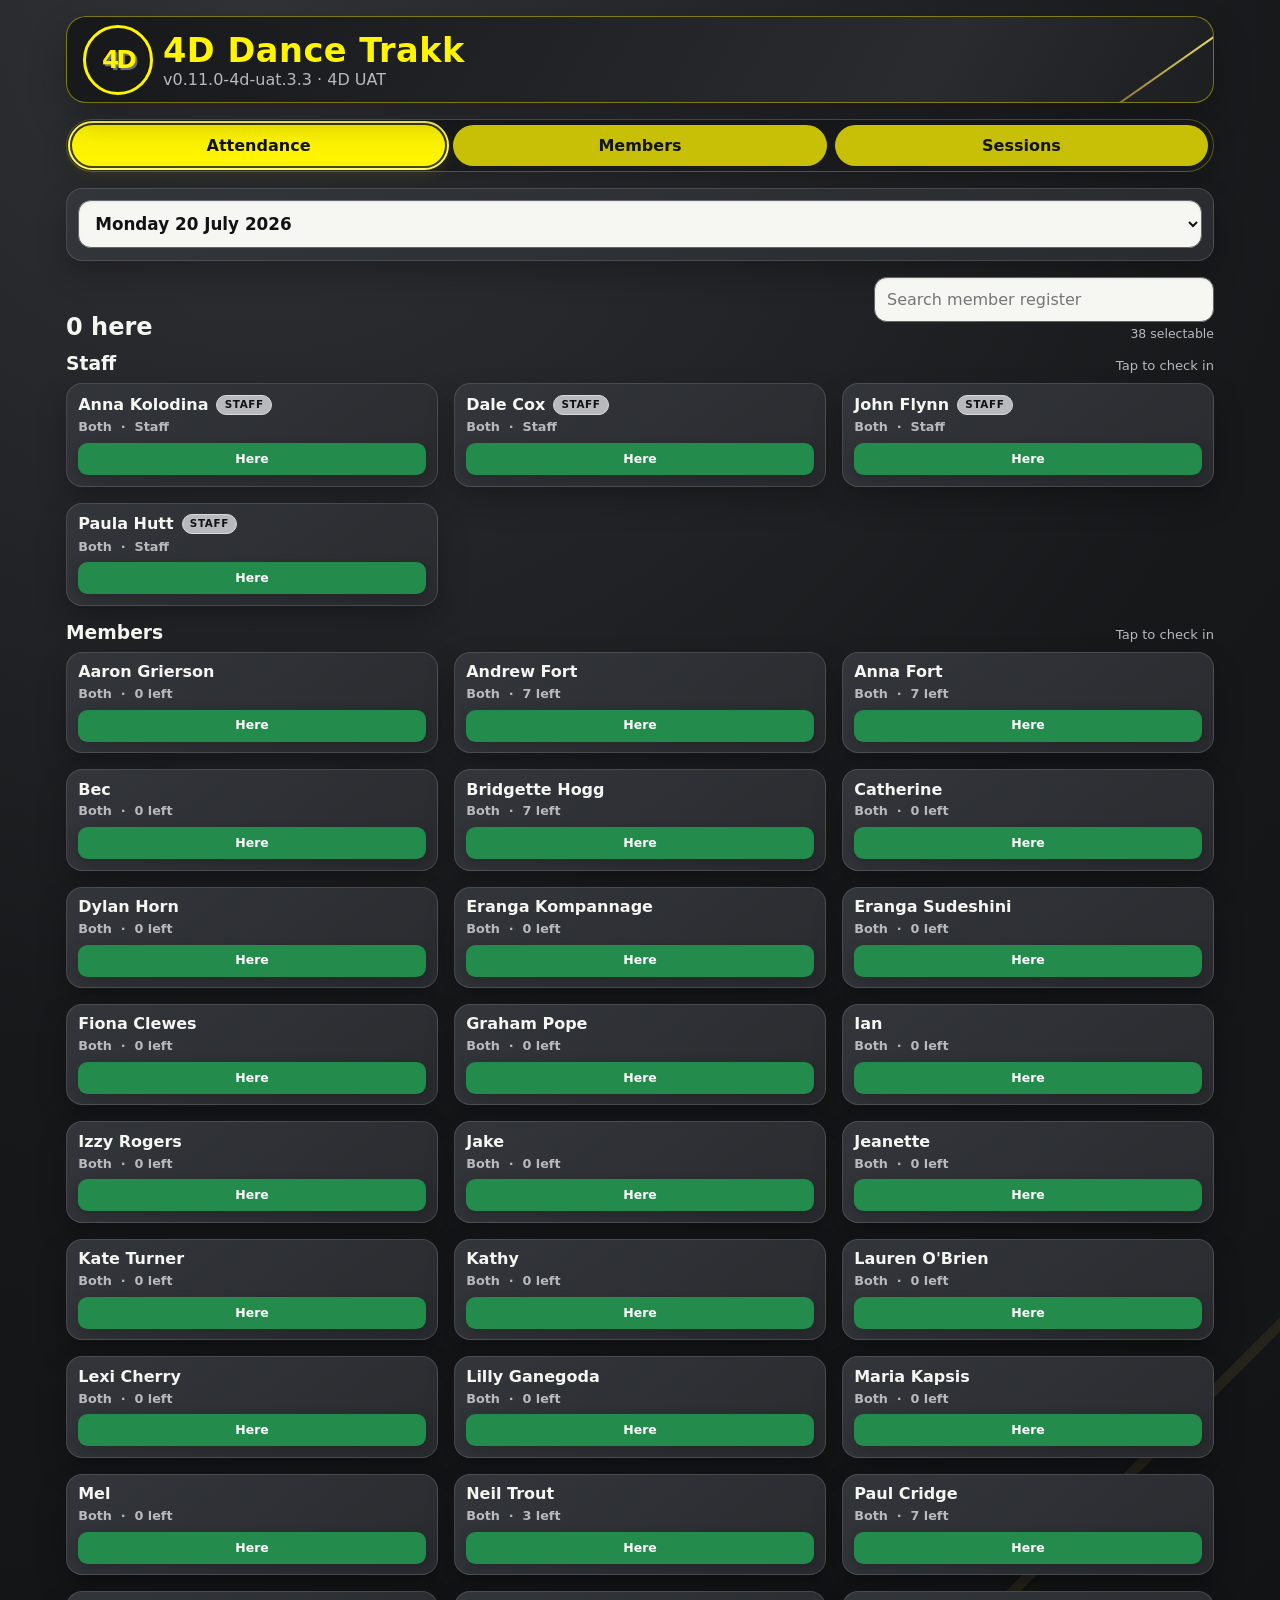
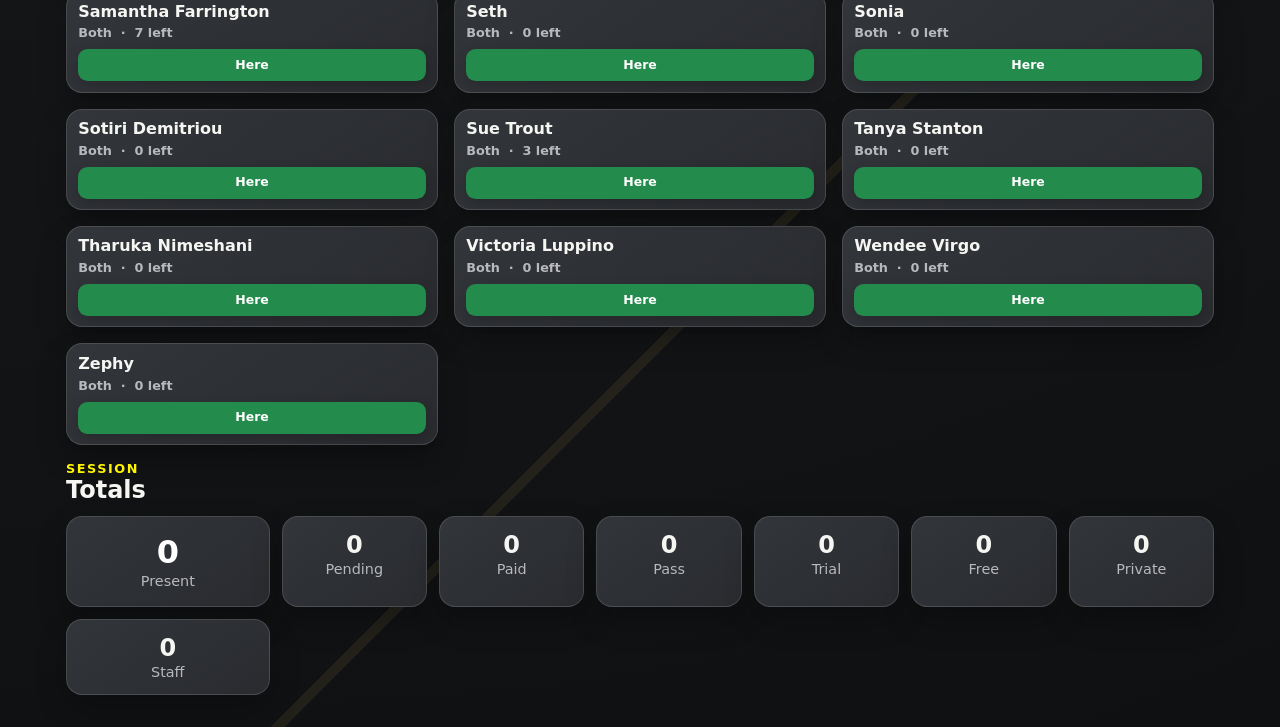
==== commit c8be1f36: "fix: keep 4D navigation tabs yellow" ====
--- a/4d-uat/index.html
+++ b/4d-uat/index.html
@@ -8,16 +8,16 @@
     <meta http-equiv="Pragma" content="no-cache" />
     <meta http-equiv="Expires" content="0" />
     <title>Trakk — 4D UAT</title>
-    <link rel="stylesheet" href="../src/styles.css?v=0.11.0-4d-uat.3.2" />
-    <link rel="stylesheet" href="../src/rc.css?v=0.11.0-4d-uat.3.2" />
-    <link rel="stylesheet" href="../src/attendance-streamline.css?v=0.11.0-4d-uat.3.2" />
-    <link rel="stylesheet" href="theme.css?v=0.11.0-4d-uat.3.2" />
+    <link rel="stylesheet" href="../src/styles.css?v=0.11.0-4d-uat.3.3" />
+    <link rel="stylesheet" href="../src/rc.css?v=0.11.0-4d-uat.3.3" />
+    <link rel="stylesheet" href="../src/attendance-streamline.css?v=0.11.0-4d-uat.3.3" />
+    <link rel="stylesheet" href="theme.css?v=0.11.0-4d-uat.3.3" />
   </head>
   <body class="four-d-theme">
     <main id="app"></main>
-    <script src="uat-data.js?v=0.11.0-4d-uat.3.2"></script>
-    <script src="../src/app.js?v=0.11.0-4d-uat.3.2"></script>
-    <script src="../src/session-overrides.js?v=0.11.0-4d-uat.3.2"></script>
-    <script src="../src/attendance-streamline.js?v=0.11.0-4d-uat.3.2"></script>
+    <script src="uat-data.js?v=0.11.0-4d-uat.3.3"></script>
+    <script src="../src/app.js?v=0.11.0-4d-uat.3.3"></script>
+    <script src="../src/session-overrides.js?v=0.11.0-4d-uat.3.3"></script>
+    <script src="../src/attendance-streamline.js?v=0.11.0-4d-uat.3.3"></script>
   </body>
 </html>
--- a/4d-uat/theme.css
+++ b/4d-uat/theme.css
@@ -98,14 +98,24 @@
 }
 
 .four-d-theme .tab-button {
-  background: transparent;
-  color: var(--four-d-silver);
+  background: var(--four-d-yellow);
+  color: var(--four-d-ink) !important;
+  opacity: .76;
   box-shadow: none;
+}
+
+.four-d-theme .tab-button:hover {
+  background: var(--four-d-yellow-soft);
+  color: var(--four-d-ink) !important;
+  opacity: 1;
 }
 
 .four-d-theme .tab-button.active-tab {
   background: var(--four-d-yellow);
   color: var(--four-d-ink) !important;
+  opacity: 1;
+  outline: 2px solid var(--four-d-yellow-soft);
+  outline-offset: 2px;
   box-shadow: 0 0 0 2px rgba(255, 245, 0, .12), 0 5px 16px rgba(255, 245, 0, .14);
 }
 
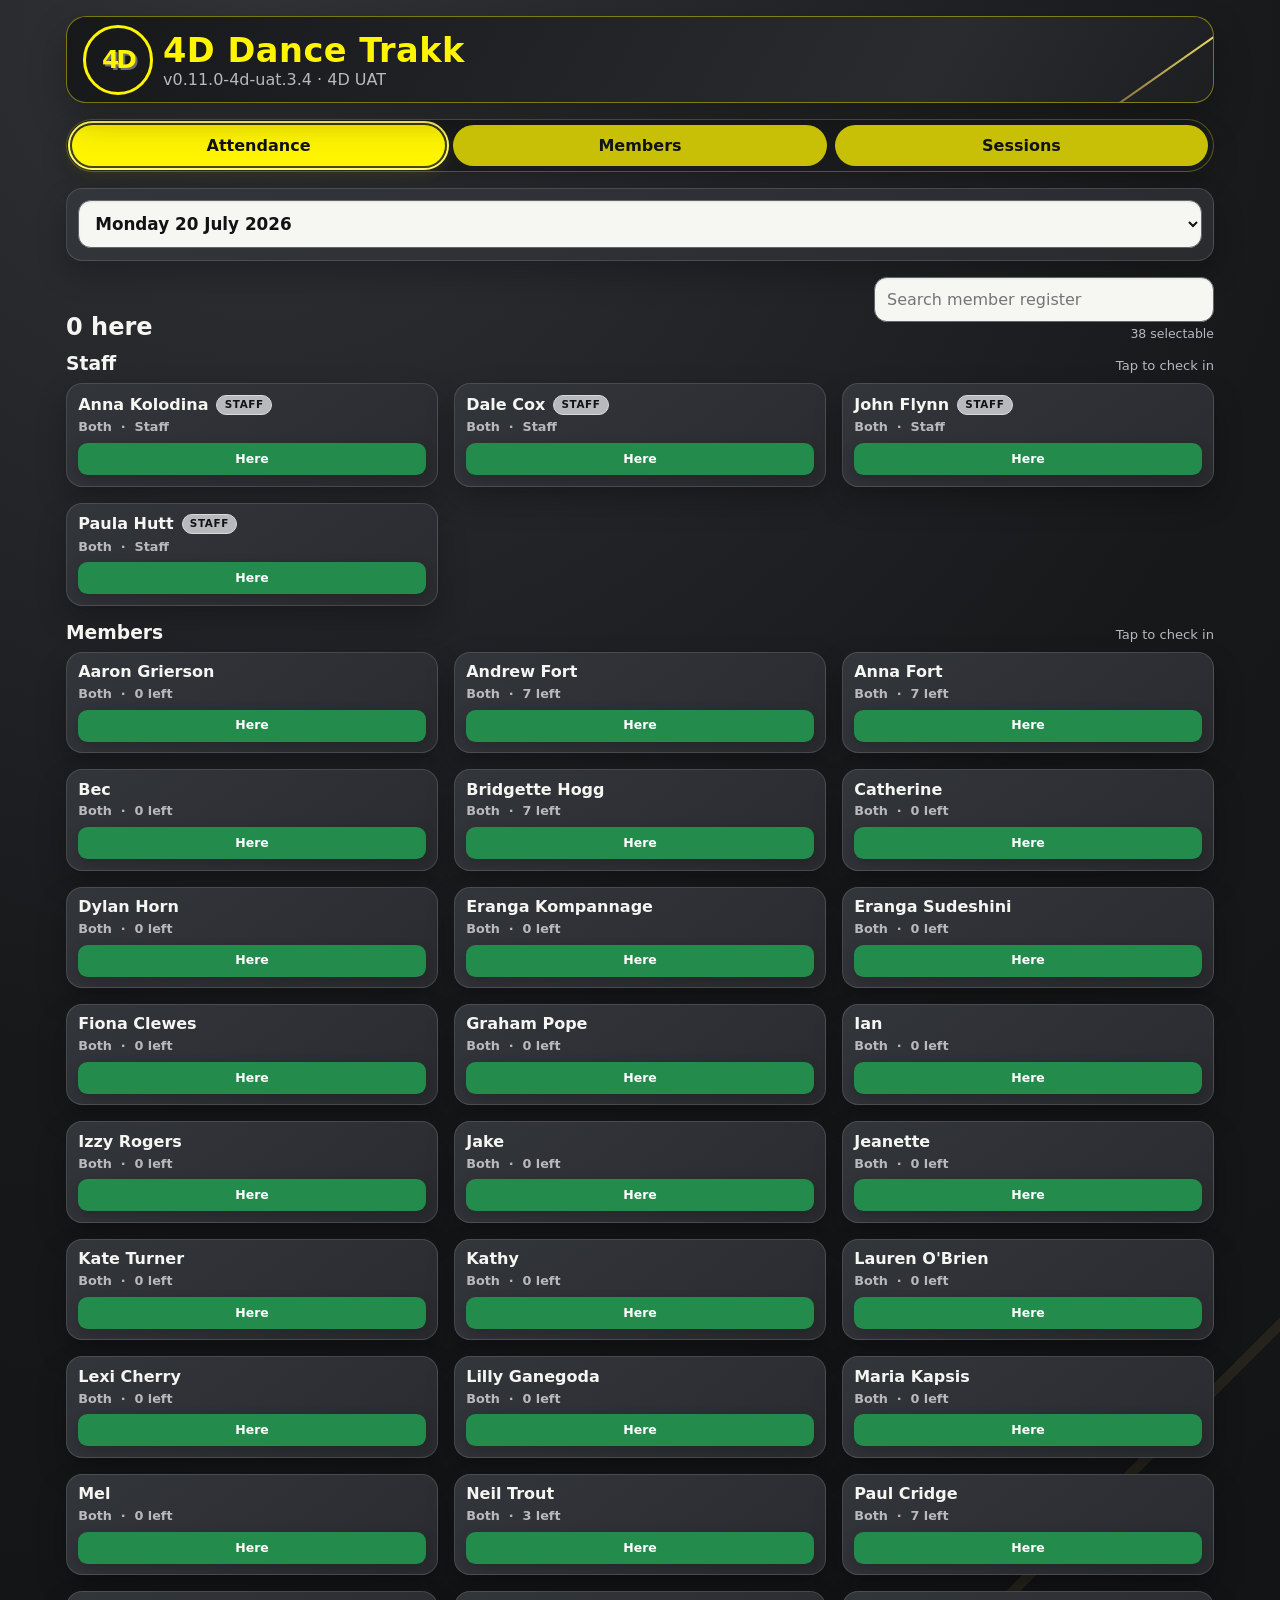
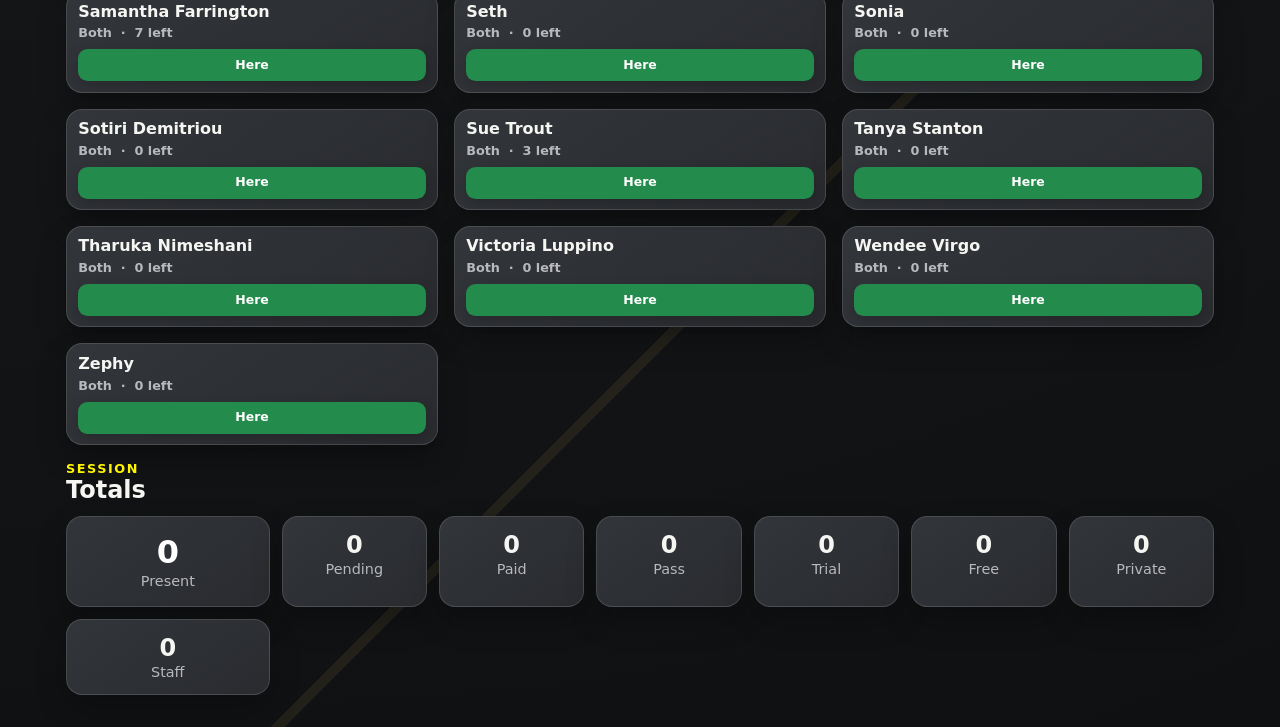
==== commit 1c039acf: "fix: model staff as a payment category" ====
--- a/4d-uat/index.html
+++ b/4d-uat/index.html
@@ -8,16 +8,16 @@
     <meta http-equiv="Pragma" content="no-cache" />
     <meta http-equiv="Expires" content="0" />
     <title>Trakk — 4D UAT</title>
-    <link rel="stylesheet" href="../src/styles.css?v=0.11.0-4d-uat.3.3" />
-    <link rel="stylesheet" href="../src/rc.css?v=0.11.0-4d-uat.3.3" />
-    <link rel="stylesheet" href="../src/attendance-streamline.css?v=0.11.0-4d-uat.3.3" />
-    <link rel="stylesheet" href="theme.css?v=0.11.0-4d-uat.3.3" />
+    <link rel="stylesheet" href="../src/styles.css?v=0.11.0-4d-uat.3.4" />
+    <link rel="stylesheet" href="../src/rc.css?v=0.11.0-4d-uat.3.4" />
+    <link rel="stylesheet" href="../src/attendance-streamline.css?v=0.11.0-4d-uat.3.4" />
+    <link rel="stylesheet" href="theme.css?v=0.11.0-4d-uat.3.4" />
   </head>
   <body class="four-d-theme">
     <main id="app"></main>
-    <script src="uat-data.js?v=0.11.0-4d-uat.3.3"></script>
-    <script src="../src/app.js?v=0.11.0-4d-uat.3.3"></script>
-    <script src="../src/session-overrides.js?v=0.11.0-4d-uat.3.3"></script>
-    <script src="../src/attendance-streamline.js?v=0.11.0-4d-uat.3.3"></script>
+    <script src="uat-data.js?v=0.11.0-4d-uat.3.4"></script>
+    <script src="../src/app.js?v=0.11.0-4d-uat.3.4"></script>
+    <script src="../src/session-overrides.js?v=0.11.0-4d-uat.3.4"></script>
+    <script src="../src/attendance-streamline.js?v=0.11.0-4d-uat.3.4"></script>
   </body>
 </html>
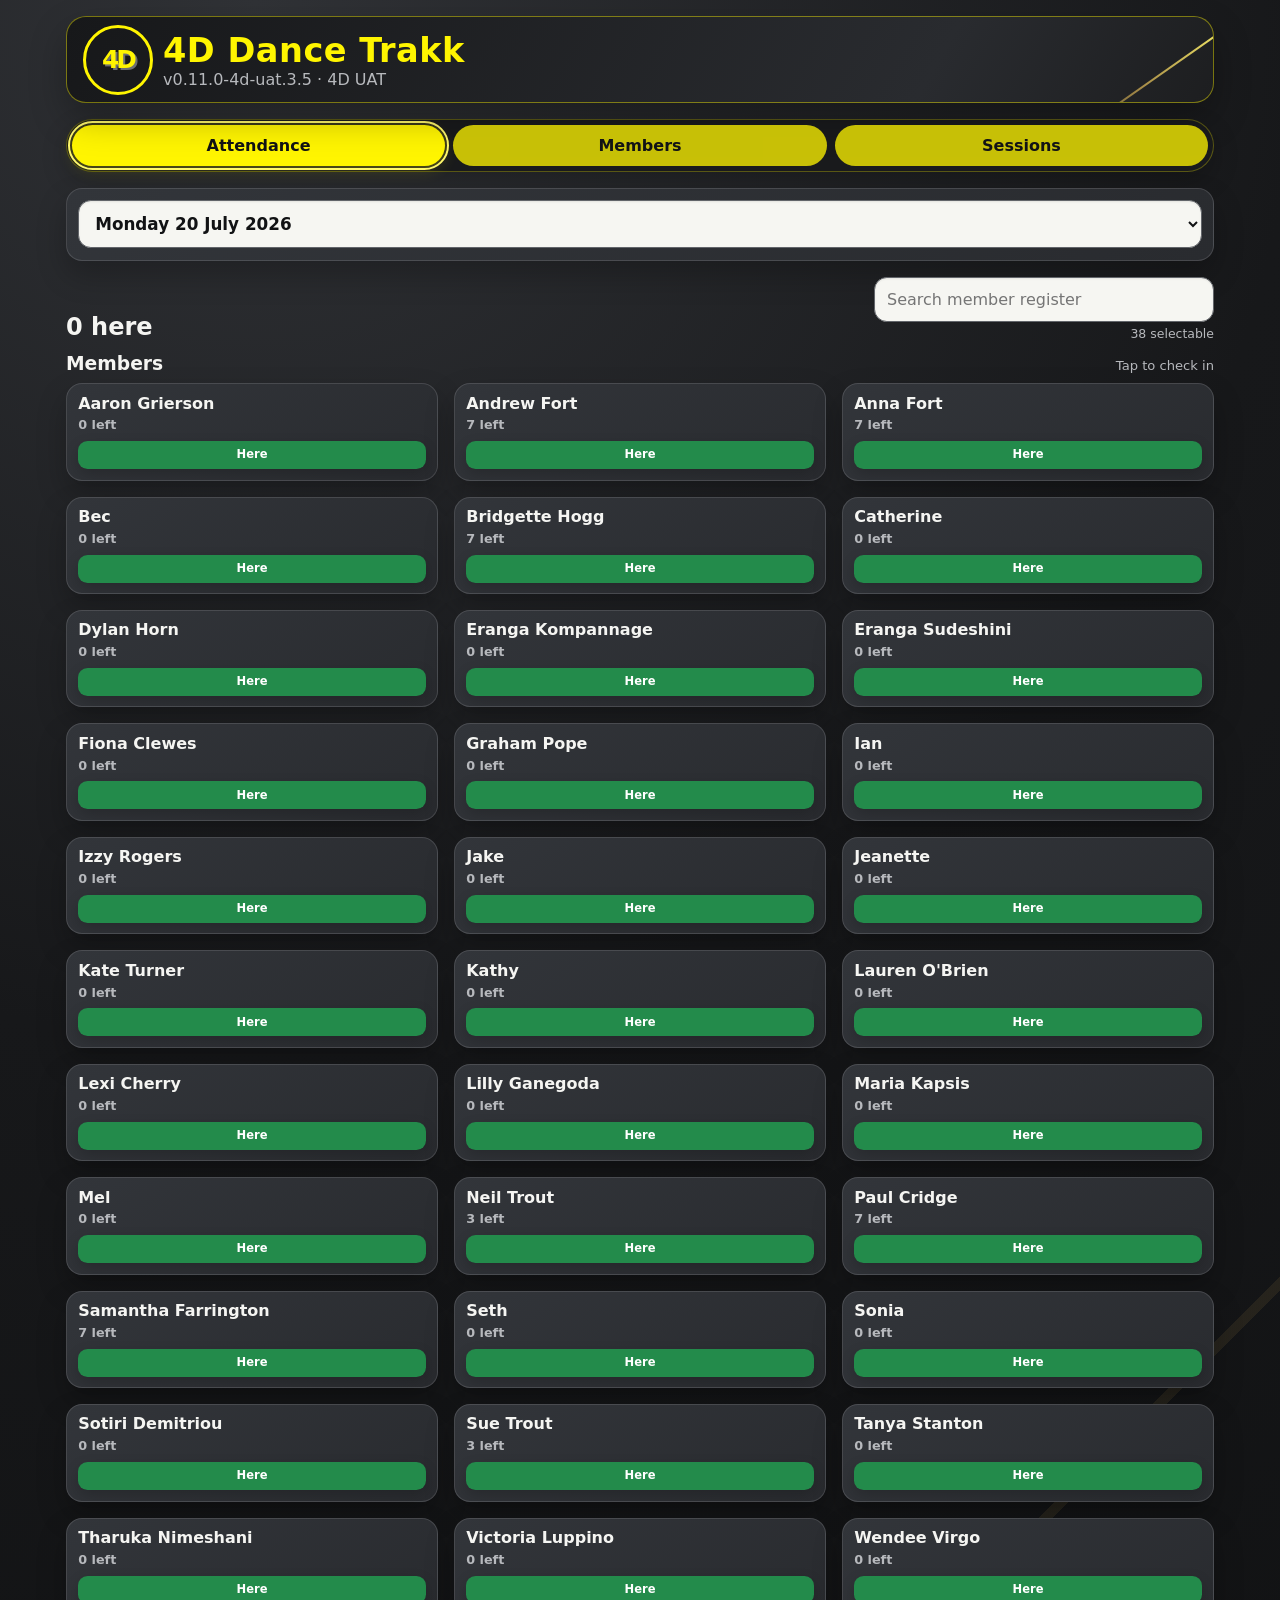
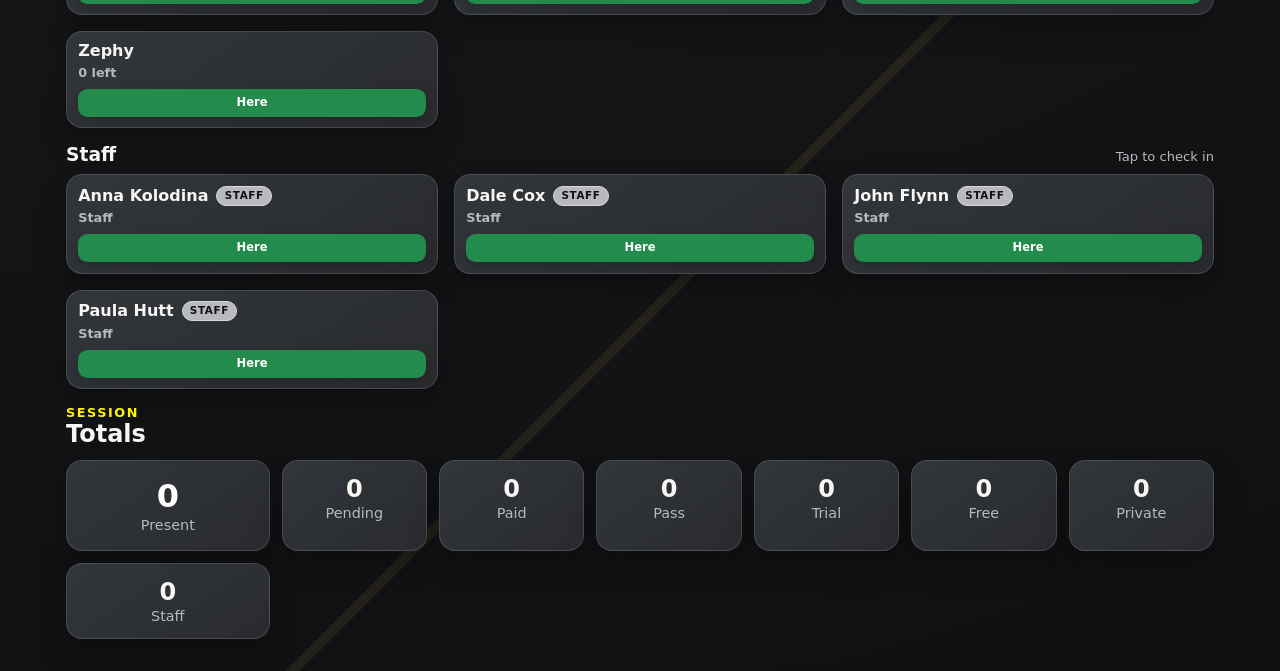
==== commit ae6b9656: "feat: update 4D pricing and attendance layout" ====
--- a/4d-uat/index.html
+++ b/4d-uat/index.html
@@ -8,16 +8,16 @@
     <meta http-equiv="Pragma" content="no-cache" />
     <meta http-equiv="Expires" content="0" />
     <title>Trakk — 4D UAT</title>
-    <link rel="stylesheet" href="../src/styles.css?v=0.11.0-4d-uat.3.4" />
-    <link rel="stylesheet" href="../src/rc.css?v=0.11.0-4d-uat.3.4" />
-    <link rel="stylesheet" href="../src/attendance-streamline.css?v=0.11.0-4d-uat.3.4" />
-    <link rel="stylesheet" href="theme.css?v=0.11.0-4d-uat.3.4" />
+    <link rel="stylesheet" href="../src/styles.css?v=0.11.0-4d-uat.3.5" />
+    <link rel="stylesheet" href="../src/rc.css?v=0.11.0-4d-uat.3.5" />
+    <link rel="stylesheet" href="../src/attendance-streamline.css?v=0.11.0-4d-uat.3.5" />
+    <link rel="stylesheet" href="theme.css?v=0.11.0-4d-uat.3.5" />
   </head>
   <body class="four-d-theme">
     <main id="app"></main>
-    <script src="uat-data.js?v=0.11.0-4d-uat.3.4"></script>
-    <script src="../src/app.js?v=0.11.0-4d-uat.3.4"></script>
-    <script src="../src/session-overrides.js?v=0.11.0-4d-uat.3.4"></script>
-    <script src="../src/attendance-streamline.js?v=0.11.0-4d-uat.3.4"></script>
+    <script src="uat-data.js?v=0.11.0-4d-uat.3.5"></script>
+    <script src="../src/app.js?v=0.11.0-4d-uat.3.5"></script>
+    <script src="../src/session-overrides.js?v=0.11.0-4d-uat.3.5"></script>
+    <script src="../src/attendance-streamline.js?v=0.11.0-4d-uat.3.5"></script>
   </body>
 </html>
--- a/src/attendance-streamline.css
+++ b/src/attendance-streamline.css
@@ -53,17 +53,17 @@
 }
 
 .compact-here-button {
-  min-width: 3.15rem;
-  min-height: 2rem;
-  padding: .35rem .55rem;
+  min-width: 2.65rem;
+  min-height: 1.75rem;
+  padding: .25rem .42rem;
   border-radius: .6rem;
-  font-size: .78rem;
+  font-size: .72rem;
   line-height: 1;
 }
 
 .compact-here-button.is-here {
-  min-width: 2rem;
-  font-size: 1rem;
+  min-width: 1.75rem;
+  font-size: .9rem;
 }
 
 .attendance-register-group[hidden],
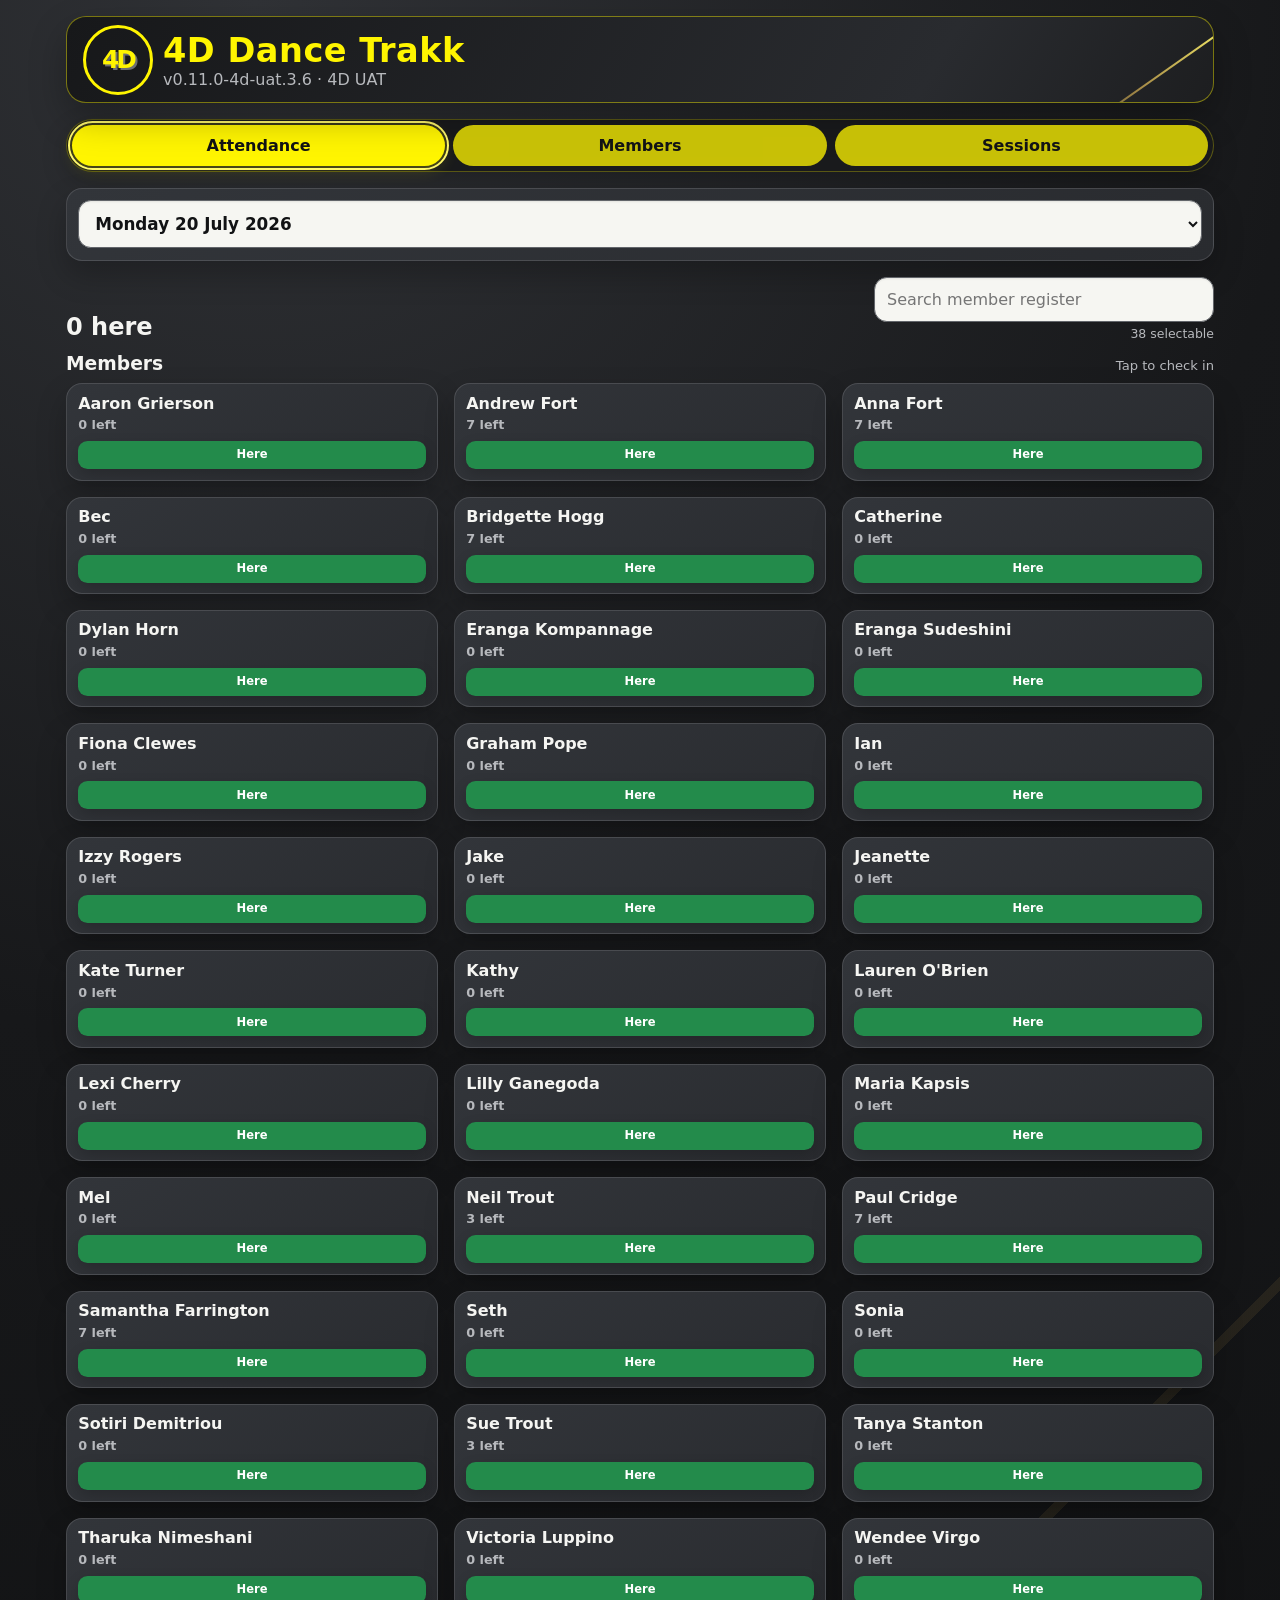
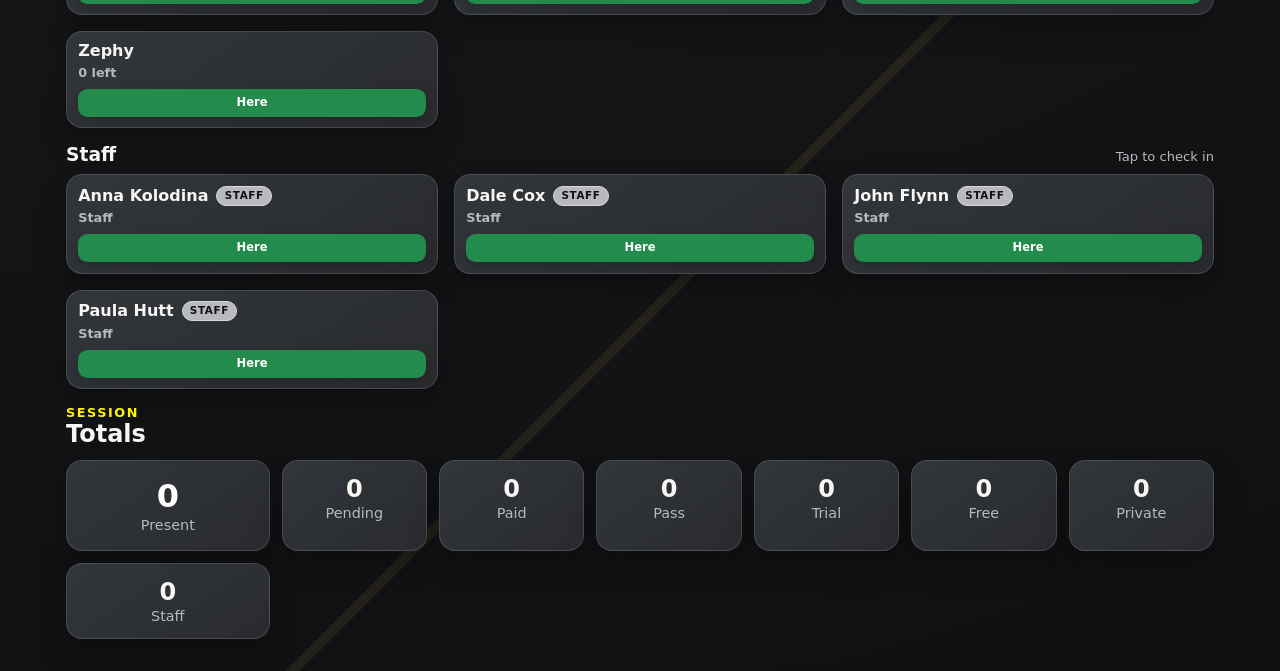
==== commit 8b8f78f3: "feat: move charging controls into attendance tiles" ====
--- a/4d-uat/index.html
+++ b/4d-uat/index.html
@@ -8,16 +8,16 @@
     <meta http-equiv="Pragma" content="no-cache" />
     <meta http-equiv="Expires" content="0" />
     <title>Trakk — 4D UAT</title>
-    <link rel="stylesheet" href="../src/styles.css?v=0.11.0-4d-uat.3.5" />
-    <link rel="stylesheet" href="../src/rc.css?v=0.11.0-4d-uat.3.5" />
-    <link rel="stylesheet" href="../src/attendance-streamline.css?v=0.11.0-4d-uat.3.5" />
-    <link rel="stylesheet" href="theme.css?v=0.11.0-4d-uat.3.5" />
+    <link rel="stylesheet" href="../src/styles.css?v=0.11.0-4d-uat.3.6" />
+    <link rel="stylesheet" href="../src/rc.css?v=0.11.0-4d-uat.3.6" />
+    <link rel="stylesheet" href="../src/attendance-streamline.css?v=0.11.0-4d-uat.3.6" />
+    <link rel="stylesheet" href="theme.css?v=0.11.0-4d-uat.3.6" />
   </head>
   <body class="four-d-theme">
     <main id="app"></main>
-    <script src="uat-data.js?v=0.11.0-4d-uat.3.5"></script>
-    <script src="../src/app.js?v=0.11.0-4d-uat.3.5"></script>
-    <script src="../src/session-overrides.js?v=0.11.0-4d-uat.3.5"></script>
-    <script src="../src/attendance-streamline.js?v=0.11.0-4d-uat.3.5"></script>
+    <script src="uat-data.js?v=0.11.0-4d-uat.3.6"></script>
+    <script src="../src/app.js?v=0.11.0-4d-uat.3.6"></script>
+    <script src="../src/session-overrides.js?v=0.11.0-4d-uat.3.6"></script>
+    <script src="../src/attendance-streamline.js?v=0.11.0-4d-uat.3.6"></script>
   </body>
 </html>
--- a/src/rc.css
+++ b/src/rc.css
@@ -12,7 +12,14 @@
   gap: .75rem;
   margin: 1rem 0;
 }
-.member-admin-list { display: grid; gap: .65rem; }
+.member-admin-list {
+  display: grid;
+  gap: .65rem;
+  max-height: min(48vh, 34rem);
+  overflow-y: auto;
+  padding-right: .35rem;
+  overscroll-behavior: contain;
+}
 .member-admin-row {
   display: grid;
   grid-template-columns: 1fr auto;
--- a/src/attendance-streamline.css
+++ b/src/attendance-streamline.css
@@ -25,7 +25,16 @@
   min-height: 0;
   padding: .65rem .7rem;
   gap: .55rem;
-  grid-template-columns: minmax(0, 1fr) auto;
+  grid-template-columns: minmax(0, 1fr) auto auto;
+}
+
+.tile-charge-select {
+  width: 5.8rem;
+  min-height: 1.75rem;
+  padding: .2rem .35rem;
+  border-radius: .55rem;
+  font-size: .72rem;
+  font-weight: 700;
 }
 
 .compact-member-card .member-info {
@@ -81,6 +90,10 @@
     padding: .58rem .62rem;
   }
 
+  .tile-charge-select {
+    width: 5.2rem;
+  }
+
   .compact-member-card h3 {
     font-size: .94rem;
   }
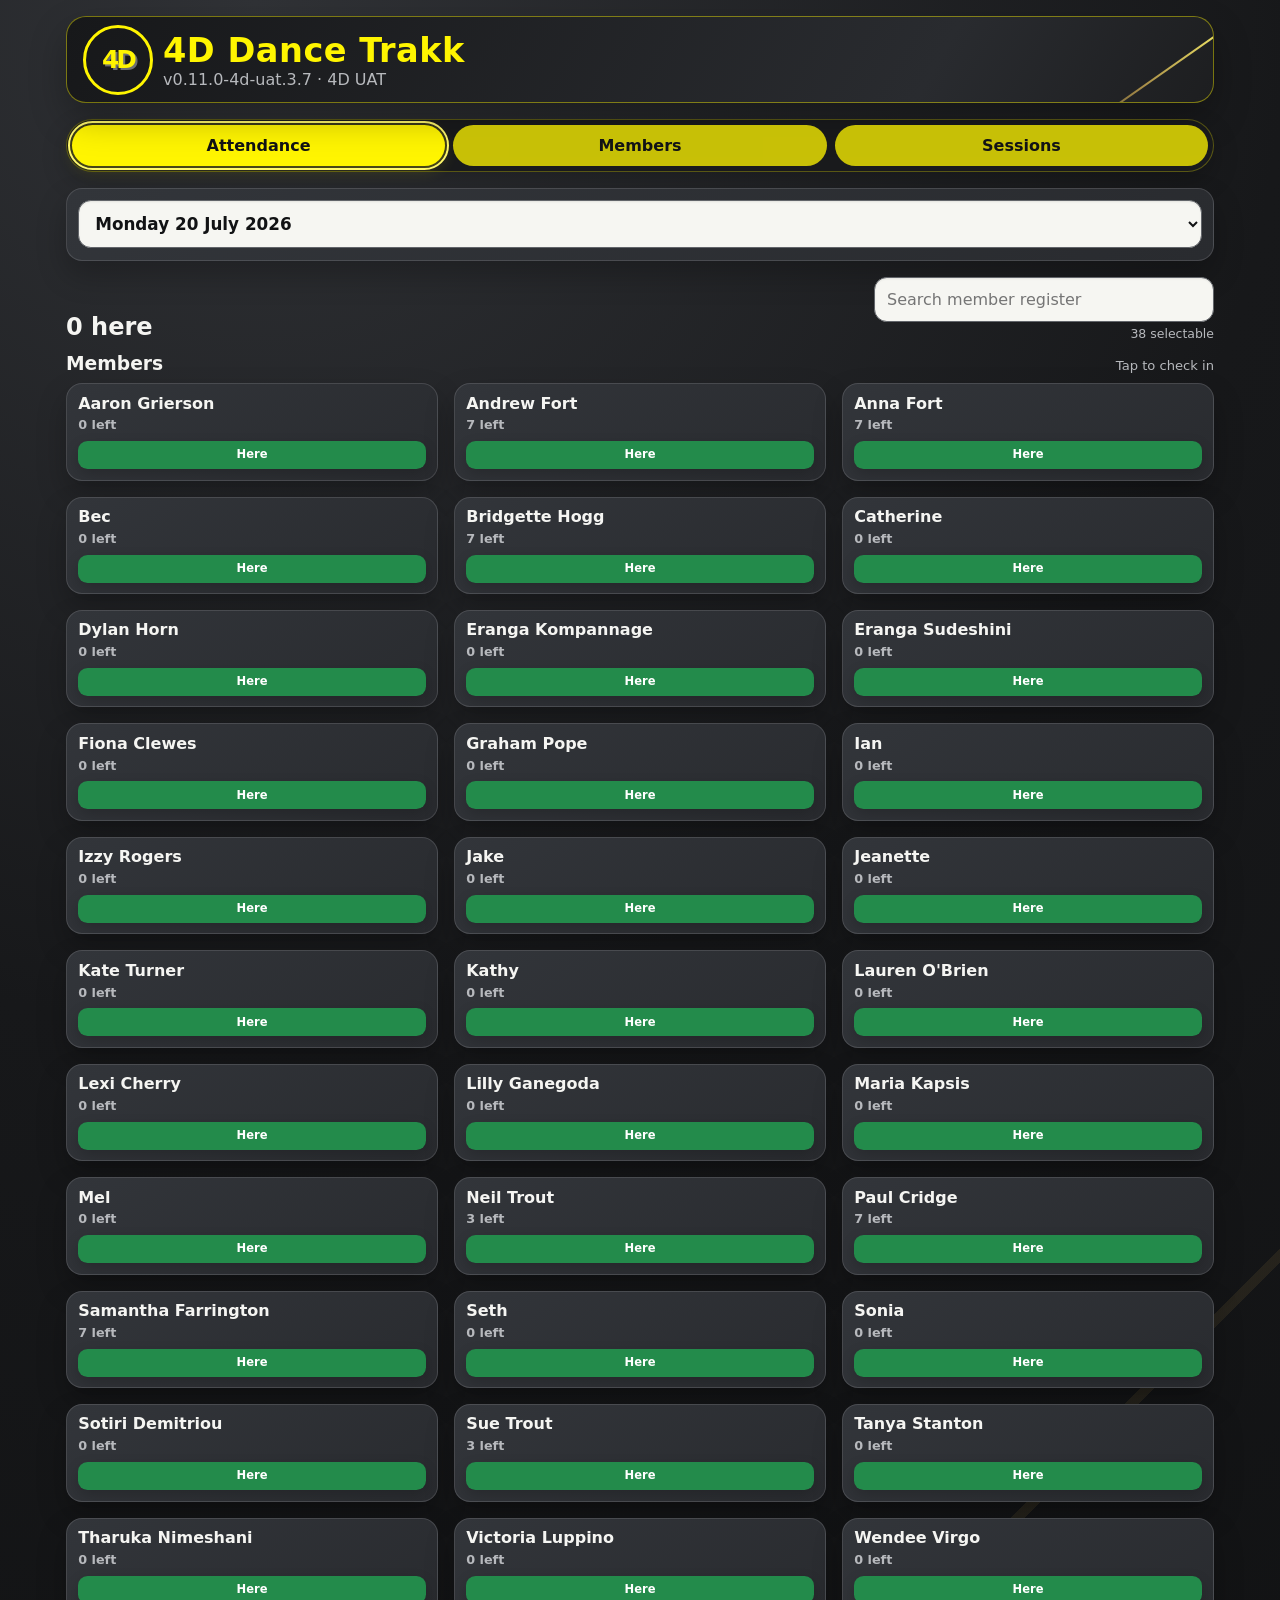
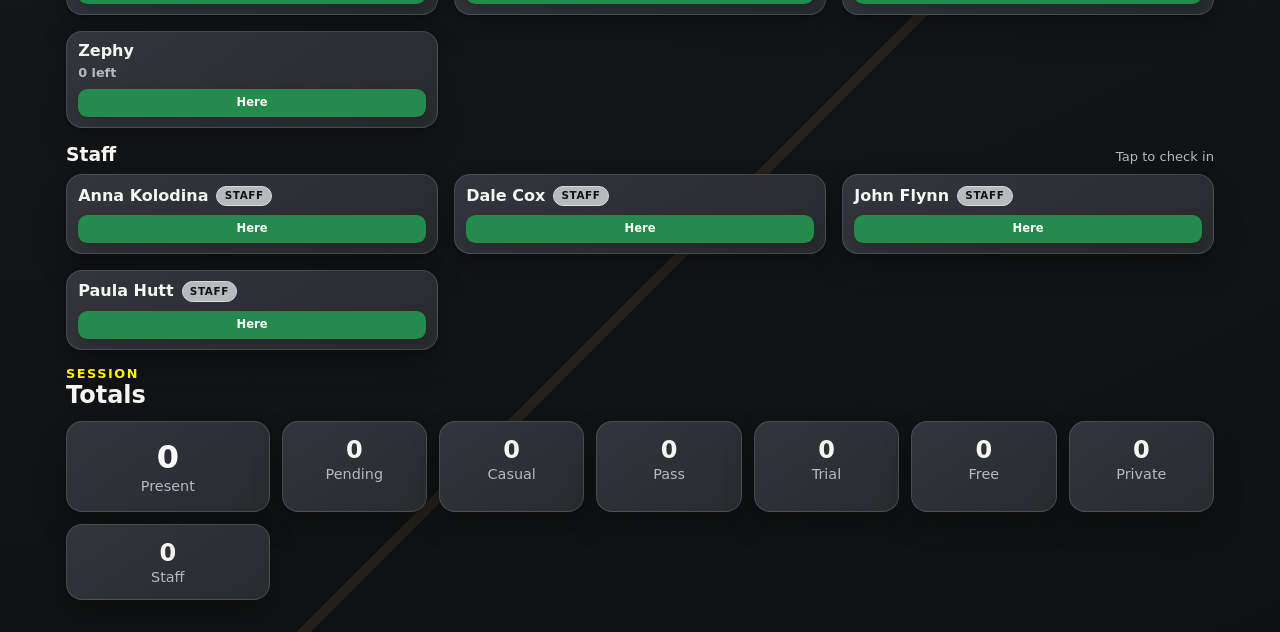
==== commit 93cf1945: "feat: simplify attendance charging and expand search" ====
--- a/4d-uat/index.html
+++ b/4d-uat/index.html
@@ -8,16 +8,16 @@
     <meta http-equiv="Pragma" content="no-cache" />
     <meta http-equiv="Expires" content="0" />
     <title>Trakk — 4D UAT</title>
-    <link rel="stylesheet" href="../src/styles.css?v=0.11.0-4d-uat.3.6" />
-    <link rel="stylesheet" href="../src/rc.css?v=0.11.0-4d-uat.3.6" />
-    <link rel="stylesheet" href="../src/attendance-streamline.css?v=0.11.0-4d-uat.3.6" />
-    <link rel="stylesheet" href="theme.css?v=0.11.0-4d-uat.3.6" />
+    <link rel="stylesheet" href="../src/styles.css?v=0.11.0-4d-uat.3.7" />
+    <link rel="stylesheet" href="../src/rc.css?v=0.11.0-4d-uat.3.7" />
+    <link rel="stylesheet" href="../src/attendance-streamline.css?v=0.11.0-4d-uat.3.7" />
+    <link rel="stylesheet" href="theme.css?v=0.11.0-4d-uat.3.7" />
   </head>
   <body class="four-d-theme">
     <main id="app"></main>
-    <script src="uat-data.js?v=0.11.0-4d-uat.3.6"></script>
-    <script src="../src/app.js?v=0.11.0-4d-uat.3.6"></script>
-    <script src="../src/session-overrides.js?v=0.11.0-4d-uat.3.6"></script>
-    <script src="../src/attendance-streamline.js?v=0.11.0-4d-uat.3.6"></script>
+    <script src="uat-data.js?v=0.11.0-4d-uat.3.7"></script>
+    <script src="../src/app.js?v=0.11.0-4d-uat.3.7"></script>
+    <script src="../src/session-overrides.js?v=0.11.0-4d-uat.3.7"></script>
+    <script src="../src/attendance-streamline.js?v=0.11.0-4d-uat.3.7"></script>
   </body>
 </html>
